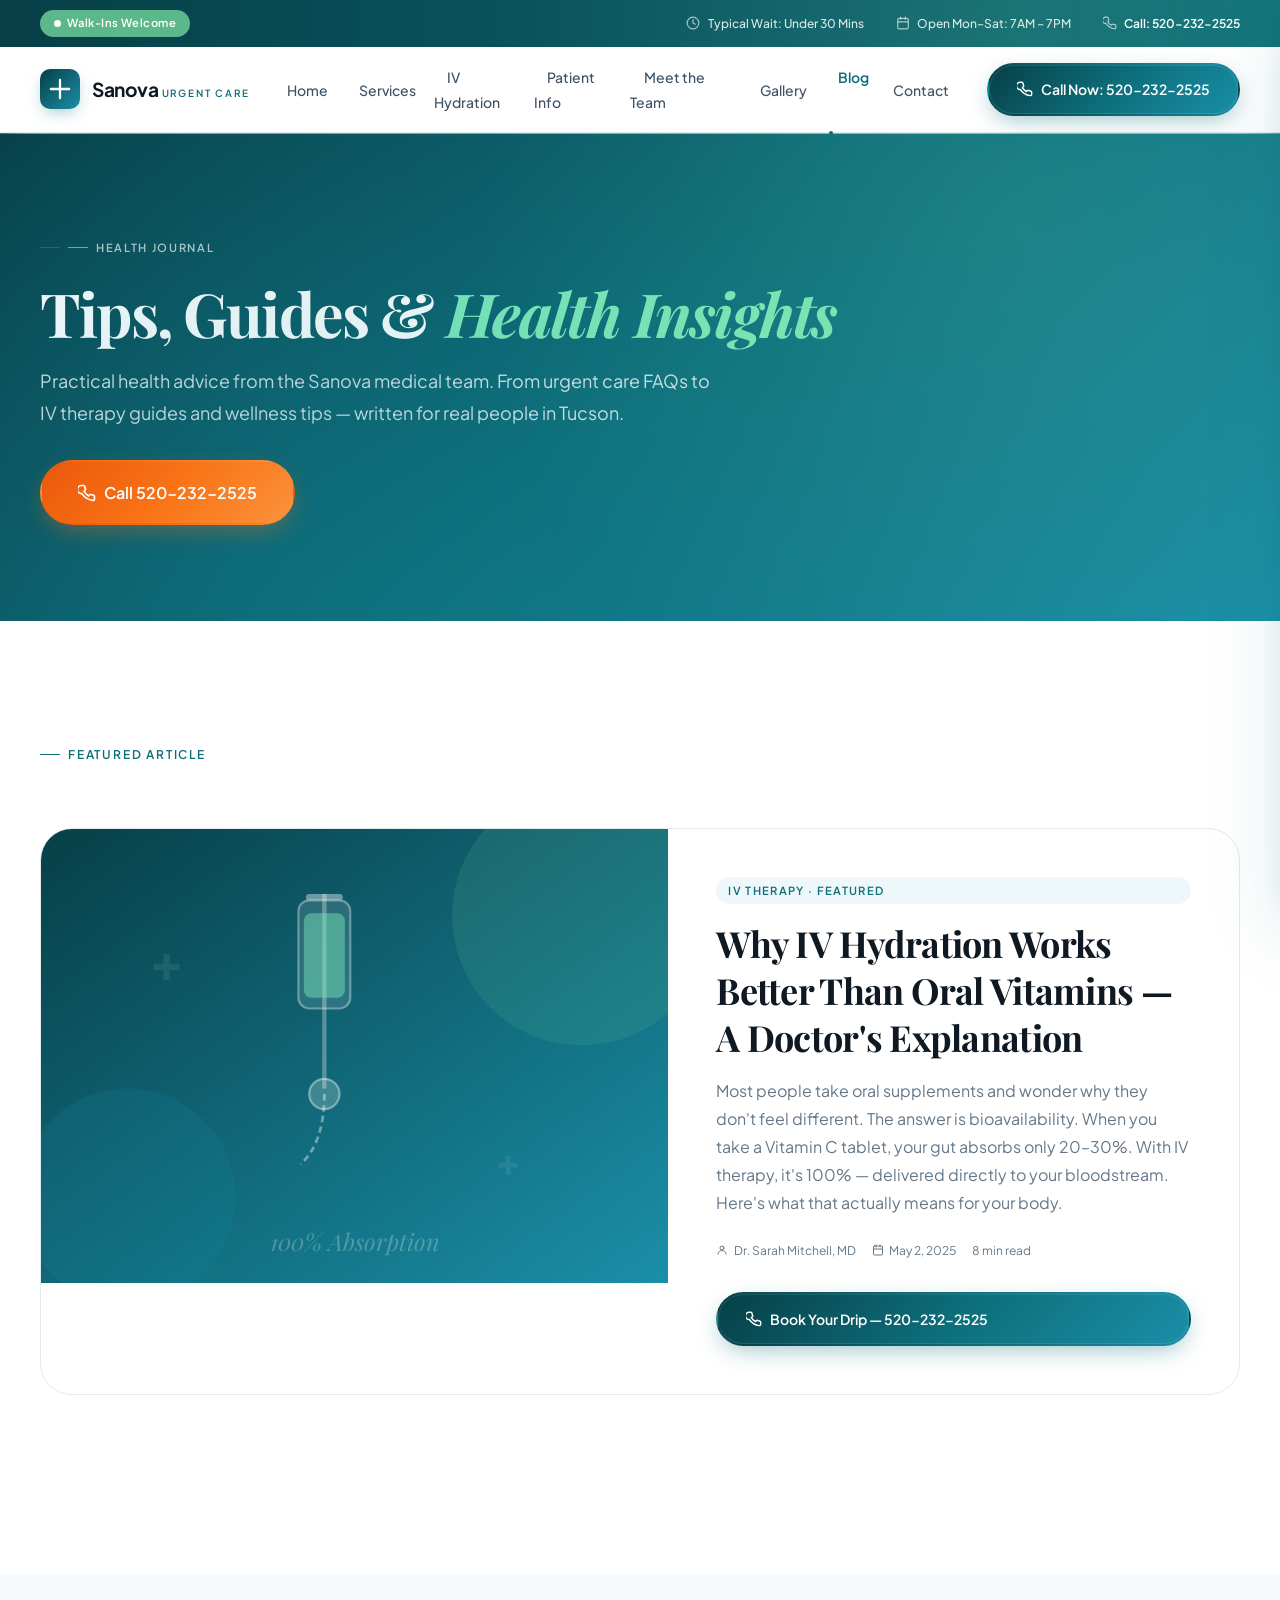
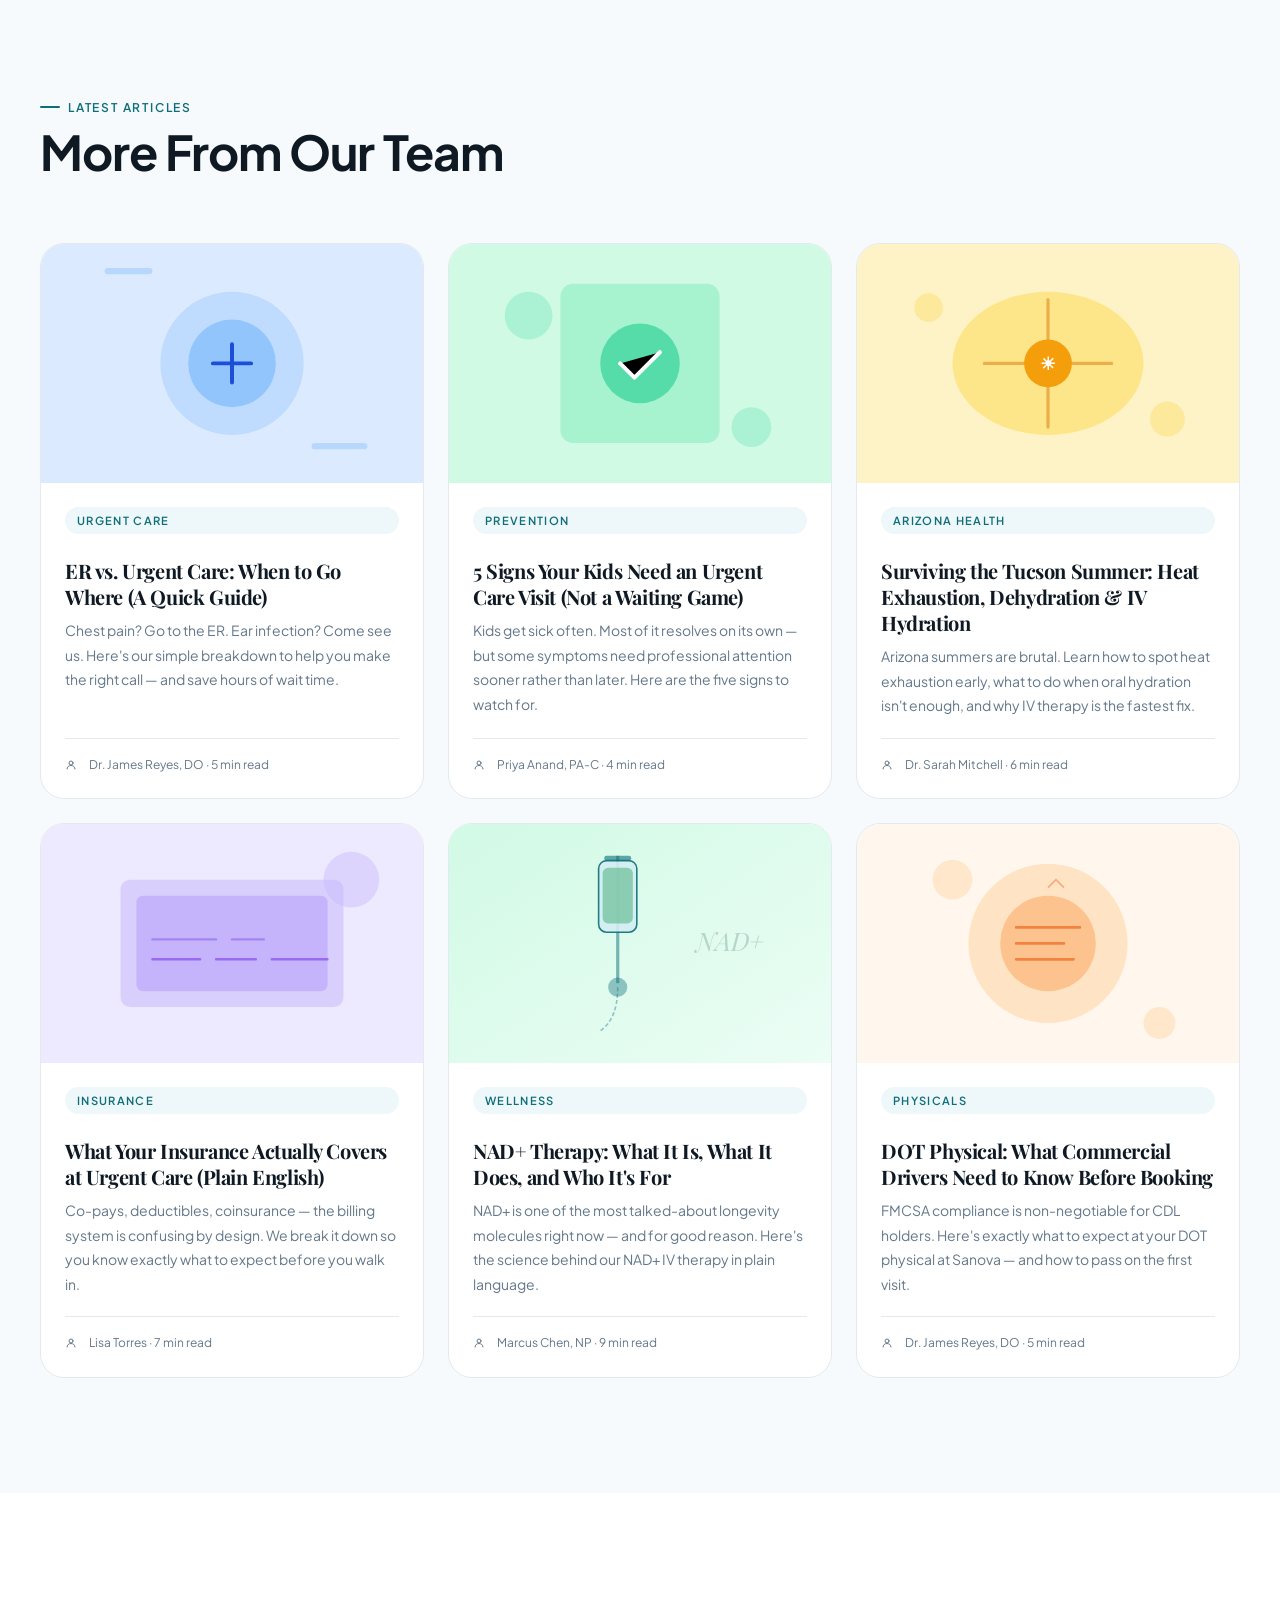
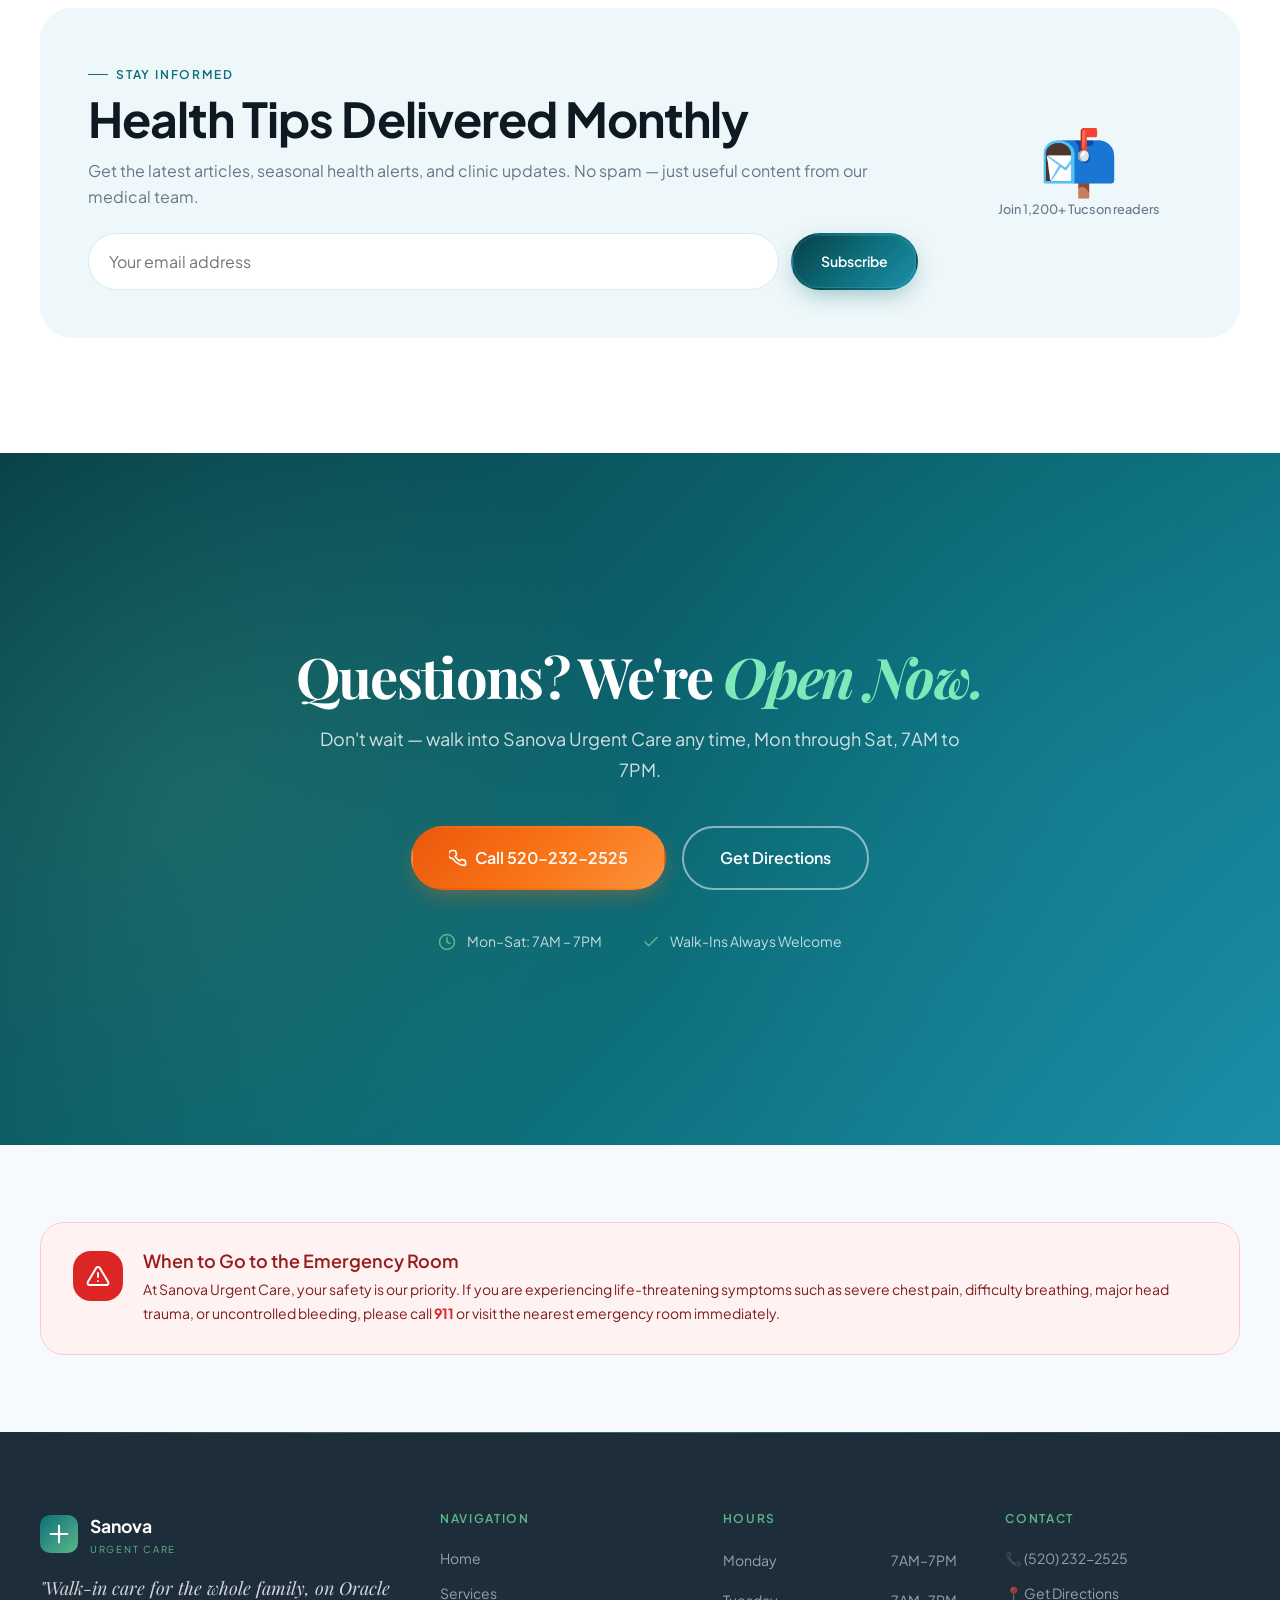
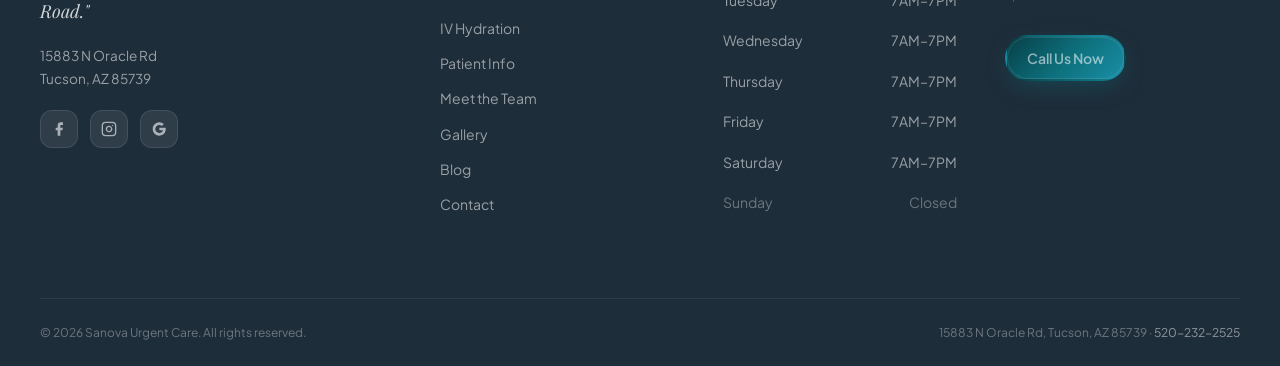
==== blog.html @ 7bacf66d "added sanova final file" ====
<!DOCTYPE html>
<html lang="en">
<head>
<meta charset="UTF-8"/>
<meta name="viewport" content="width=device-width,initial-scale=1.0"/>
<title>Blog & Health Tips | Sanova Urgent Care Tucson</title>
<meta name="description" content="Health tips, urgent care guides, IV therapy insights, and wellness advice from the Sanova medical team in Tucson, AZ."/>
<link rel="preconnect" href="https://fonts.googleapis.com"/>
<link rel="preconnect" href="https://fonts.gstatic.com" crossorigin/>
<link rel="stylesheet" href="css/style.css"/>
</head>
<body data-page="blog">
<div data-inc="partials/header.html"></div>
<main>

<!-- PAGE HERO -->
<section class="page-hero">
  <div class="container">
    <div class="page-hero-grid">
      <div>
        <span class="label" style="color:rgba(255,255,255,.7);margin-bottom:1rem;display:inline-flex;align-items:center;gap:.5rem;font-size:.7rem;font-weight:600;letter-spacing:.15em;text-transform:uppercase;">
          <span style="width:20px;height:1.5px;background:rgba(255,255,255,.5);border-radius:2px;display:inline-block;"></span>Health Journal
        </span>
        <h1 class="page-hero-title">Tips, Guides &amp; <em>Health Insights</em></h1>
        <p class="page-hero-desc">Practical health advice from the Sanova medical team. From urgent care FAQs to IV therapy guides and wellness tips — written for real people in Tucson.</p>
        <div style="display:flex;gap:1rem;flex-wrap:wrap;margin-top:2rem;">
          <a href="tel:5202322525" class="btn btn-accent btn-lg">
            <svg viewBox="0 0 24 24" fill="none" stroke="currentColor" stroke-width="2.2" stroke-linecap="round" style="width:18px;height:18px;"><path d="M22 16.92v3a2 2 0 01-2.18 2 19.79 19.79 0 01-8.63-3.07 19.5 19.5 0 01-6-6A2 2 0 014.11 2h3a2 2 0 012 1.72c.13.96.37 1.9.72 2.81a2 2 0 01-.45 2.11L8.09 9.91a16 16 0 006 6l1.27-1.27a2 2 0 012.11-.45c.91.35 1.85.59 2.81.72A2 2 0 0122 16.92z"/></svg>
            Call 520-232-2525
          </a>
        </div>
      </div>
    </div>
  </div>
</section>

<!-- FEATURED POST -->
<section class="section" aria-labelledby="featTitle">
  <div class="container">
    <div class="section-head reveal">
      <span class="label">Featured Article</span>
    </div>
    <div class="blog-hero-card reveal">
      <!-- Illustrated art -->
      <svg viewBox="0 0 580 420" xmlns="http://www.w3.org/2000/svg" preserveAspectRatio="xMidYMid slice" class="blog-hero-art">
        <defs>
          <linearGradient id="bhg1" x1="0%" y1="0%" x2="100%" y2="100%">
            <stop offset="0%" stop-color="#073f47"/>
            <stop offset="100%" stop-color="#1a8fa8"/>
          </linearGradient>
        </defs>
        <rect width="580" height="420" fill="url(#bhg1)"/>
        <circle cx="500" cy="80" r="120" fill="rgba(92,184,138,.15)"/>
        <circle cx="80" cy="340" r="100" fill="rgba(26,143,168,.15)"/>
        <!-- IV drip illustration -->
        <rect x="260" y="60" width="4" height="180" fill="rgba(255,255,255,.3)"/>
        <rect x="245" y="60" width="34" height="6" rx="3" fill="rgba(255,255,255,.4)"/>
        <rect x="238" y="66" width="48" height="100" rx="10" fill="rgba(255,255,255,.12)" stroke="rgba(255,255,255,.35)" stroke-width="2"/>
        <rect x="243" y="78" width="38" height="78" rx="7" fill="rgba(125,232,184,.45)"/>
        <circle cx="262" cy="245" r="14" fill="rgba(255,255,255,.2)" stroke="rgba(255,255,255,.4)" stroke-width="2"/>
        <path d="M262 245 Q262 290 240 310" stroke="rgba(255,255,255,.4)" stroke-width="2.5" fill="none" stroke-dasharray="6 4"/>
        <!-- decorative crosses -->
        <text x="100" y="140" font-size="48" fill="rgba(255,255,255,.08)" font-weight="900">+</text>
        <text x="420" y="320" font-size="36" fill="rgba(255,255,255,.08)" font-weight="900">+</text>
        <text x="290" y="390" text-anchor="middle" font-family="Playfair Display,serif" font-style="italic" font-size="22" fill="rgba(255,255,255,.25)">100% Absorption</text>
      </svg>
      <div class="blog-hero-body">
        <span class="blog-tag">IV Therapy · Featured</span>
        <h2 class="blog-title" id="featTitle"><a href="#">Why IV Hydration Works Better Than Oral Vitamins — A Doctor's Explanation</a></h2>
        <p class="blog-excerpt">Most people take oral supplements and wonder why they don't feel different. The answer is bioavailability. When you take a Vitamin C tablet, your gut absorbs only 20–30%. With IV therapy, it's 100% — delivered directly to your bloodstream. Here's what that actually means for your body.</p>
        <div class="blog-meta">
          <span>
            <svg viewBox="0 0 24 24" fill="none" stroke="currentColor" stroke-width="2" stroke-linecap="round"><circle cx="12" cy="8" r="4"/><path d="M4 20c0-4 3.6-7 8-7s8 3 8 7"/></svg>
            Dr. Sarah Mitchell, MD
          </span>
          <span>
            <svg viewBox="0 0 24 24" fill="none" stroke="currentColor" stroke-width="2" stroke-linecap="round"><rect x="3" y="4" width="18" height="18" rx="2"/><line x1="16" y1="2" x2="16" y2="6"/><line x1="8" y1="2" x2="8" y2="6"/><line x1="3" y1="10" x2="21" y2="10"/></svg>
            May 2, 2025
          </span>
          <span>8 min read</span>
        </div>
        <a href="tel:5202322525" class="btn btn-primary" style="margin-top:2rem;">
          <svg viewBox="0 0 24 24" fill="none" stroke="currentColor" stroke-width="2.2" stroke-linecap="round" style="width:16px;height:16px;"><path d="M22 16.92v3a2 2 0 01-2.18 2 19.79 19.79 0 01-8.63-3.07 19.5 19.5 0 01-6-6A2 2 0 014.11 2h3a2 2 0 012 1.72c.13.96.37 1.9.72 2.81a2 2 0 01-.45 2.11L8.09 9.91a16 16 0 006 6l1.27-1.27a2 2 0 012.11-.45c.91.35 1.85.59 2.81.72A2 2 0 0122 16.92z"/></svg>
          Book Your Drip — 520-232-2525
        </a>
      </div>
    </div>
  </div>
</section>

<!-- ARTICLE GRID -->
<section class="section bg-bg" aria-labelledby="articlesTitle">
  <div class="container">
    <div class="section-head reveal">
      <span class="label">Latest Articles</span>
      <h2 id="articlesTitle" class="h2" style="margin-top:.6rem;">More From Our Team</h2>
    </div>
    <div class="grid-3">

      <!-- Article 1 -->
      <article class="blog-card reveal">
        <svg viewBox="0 0 480 320" xmlns="http://www.w3.org/2000/svg" preserveAspectRatio="xMidYMid slice" class="blog-card-art">
          <rect width="480" height="320" fill="#dbeafe"/>
          <circle cx="240" cy="160" r="90" fill="#bfdbfe"/>
          <circle cx="240" cy="160" r="55" fill="#93c5fd"/>
          <path d="M216 160h48M240 136v48" stroke="#1d4ed8" stroke-width="5" stroke-linecap="round"/>
          <rect x="80" y="40" width="60" height="8" rx="4" fill="#93c5fd" opacity=".5"/>
          <rect x="340" y="260" width="70" height="8" rx="4" fill="#93c5fd" opacity=".5"/>
        </svg>
        <div class="blog-card-body">
          <span class="blog-tag">Urgent Care</span>
          <h3 class="blog-card-title"><a href="#">ER vs. Urgent Care: When to Go Where (A Quick Guide)</a></h3>
          <p class="blog-card-excerpt">Chest pain? Go to the ER. Ear infection? Come see us. Here's our simple breakdown to help you make the right call — and save hours of wait time.</p>
          <div class="blog-card-meta">
            <svg viewBox="0 0 24 24" fill="none" stroke="currentColor" stroke-width="2" stroke-linecap="round"><circle cx="12" cy="8" r="4"/><path d="M4 20c0-4 3.6-7 8-7s8 3 8 7"/></svg>
            Dr. James Reyes, DO · 5 min read
          </div>
        </div>
      </article>

      <!-- Article 2 -->
      <article class="blog-card reveal reveal-d1">
        <svg viewBox="0 0 480 320" xmlns="http://www.w3.org/2000/svg" preserveAspectRatio="xMidYMid slice" class="blog-card-art">
          <rect width="480" height="320" fill="#d1fae5"/>
          <rect x="140" y="60" width="200" height="200" rx="16" fill="#a7f3d0"/>
          <circle cx="240" cy="160" r="50" fill="#34d399" opacity=".7"/>
          <path d="M215 160l18 18 32-32" stroke="#fff" stroke-width="5" stroke-linecap="round" stroke-linejoin="round"/>
          <circle cx="100" cy="100" r="30" fill="#6ee7b7" opacity=".4"/>
          <circle cx="380" cy="240" r="25" fill="#6ee7b7" opacity=".4"/>
        </svg>
        <div class="blog-card-body">
          <span class="blog-tag">Prevention</span>
          <h3 class="blog-card-title"><a href="#">5 Signs Your Kids Need an Urgent Care Visit (Not a Waiting Game)</a></h3>
          <p class="blog-card-excerpt">Kids get sick often. Most of it resolves on its own — but some symptoms need professional attention sooner rather than later. Here are the five signs to watch for.</p>
          <div class="blog-card-meta">
            <svg viewBox="0 0 24 24" fill="none" stroke="currentColor" stroke-width="2" stroke-linecap="round"><circle cx="12" cy="8" r="4"/><path d="M4 20c0-4 3.6-7 8-7s8 3 8 7"/></svg>
            Priya Anand, PA-C · 4 min read
          </div>
        </div>
      </article>

      <!-- Article 3 -->
      <article class="blog-card reveal reveal-d2">
        <svg viewBox="0 0 480 320" xmlns="http://www.w3.org/2000/svg" preserveAspectRatio="xMidYMid slice" class="blog-card-art">
          <rect width="480" height="320" fill="#fef3c7"/>
          <ellipse cx="240" cy="160" rx="120" ry="90" fill="#fde68a"/>
          <path d="M240 80v160M160 160h160" stroke="#d97706" stroke-width="4" stroke-linecap="round" opacity=".5"/>
          <circle cx="240" cy="160" r="30" fill="#f59e0b"/>
          <text x="240" y="168" text-anchor="middle" font-family="serif" font-size="22" font-weight="700" fill="#fff">☀</text>
          <circle cx="90" cy="90" r="18" fill="#fde68a" opacity=".7"/>
          <circle cx="390" cy="230" r="22" fill="#fde68a" opacity=".7"/>
        </svg>
        <div class="blog-card-body">
          <span class="blog-tag">Arizona Health</span>
          <h3 class="blog-card-title"><a href="#">Surviving the Tucson Summer: Heat Exhaustion, Dehydration &amp; IV Hydration</a></h3>
          <p class="blog-card-excerpt">Arizona summers are brutal. Learn how to spot heat exhaustion early, what to do when oral hydration isn't enough, and why IV therapy is the fastest fix.</p>
          <div class="blog-card-meta">
            <svg viewBox="0 0 24 24" fill="none" stroke="currentColor" stroke-width="2" stroke-linecap="round"><circle cx="12" cy="8" r="4"/><path d="M4 20c0-4 3.6-7 8-7s8 3 8 7"/></svg>
            Dr. Sarah Mitchell · 6 min read
          </div>
        </div>
      </article>

      <!-- Article 4 -->
      <article class="blog-card reveal">
        <svg viewBox="0 0 480 320" xmlns="http://www.w3.org/2000/svg" preserveAspectRatio="xMidYMid slice" class="blog-card-art">
          <rect width="480" height="320" fill="#ede9fe"/>
          <rect x="100" y="80" width="280" height="160" rx="12" fill="#c4b5fd" opacity=".5"/>
          <rect x="120" y="100" width="240" height="120" rx="8" fill="#a78bfa" opacity=".4"/>
          <path d="M140 180h60M220 180h50M290 180h70" stroke="#7c3aed" stroke-width="3" stroke-linecap="round" opacity=".6"/>
          <path d="M140 155h80M240 155h40" stroke="#7c3aed" stroke-width="3" stroke-linecap="round" opacity=".4"/>
          <circle cx="390" cy="80" r="35" fill="#c4b5fd" opacity=".4"/>
        </svg>
        <div class="blog-card-body">
          <span class="blog-tag">Insurance</span>
          <h3 class="blog-card-title"><a href="#">What Your Insurance Actually Covers at Urgent Care (Plain English)</a></h3>
          <p class="blog-card-excerpt">Co-pays, deductibles, coinsurance — the billing system is confusing by design. We break it down so you know exactly what to expect before you walk in.</p>
          <div class="blog-card-meta">
            <svg viewBox="0 0 24 24" fill="none" stroke="currentColor" stroke-width="2" stroke-linecap="round"><circle cx="12" cy="8" r="4"/><path d="M4 20c0-4 3.6-7 8-7s8 3 8 7"/></svg>
            Lisa Torres · 7 min read
          </div>
        </div>
      </article>

      <!-- Article 5 -->
      <article class="blog-card reveal reveal-d1">
        <svg viewBox="0 0 480 320" xmlns="http://www.w3.org/2000/svg" preserveAspectRatio="xMidYMid slice" class="blog-card-art">
          <rect width="480" height="320" fill="#ecfdf5"/>
          <rect x="0" y="0" width="480" height="320" fill="url(#ivgr)"/>
          <defs><linearGradient id="ivgr" x1="0%" y1="0%" x2="100%" y2="100%"><stop offset="0%" stop-color="#d1fae5"/><stop offset="100%" stop-color="#ecfdf5"/></linearGradient></defs>
          <rect x="210" y="50" width="4" height="160" fill="#0d6e7a" opacity=".5"/>
          <rect x="195" y="50" width="34" height="6" rx="3" fill="#0d6e7a" opacity=".6"/>
          <rect x="188" y="56" width="48" height="90" rx="10" fill="#d4eef2" stroke="#0d6e7a" stroke-width="2" opacity=".9"/>
          <rect x="193" y="65" width="38" height="70" rx="7" fill="#5cb88a" opacity=".6"/>
          <circle cx="212" cy="215" r="12" fill="#0d6e7a" opacity=".4"/>
          <path d="M212 215 Q212 255 190 270" stroke="#0d6e7a" stroke-width="2" fill="none" opacity=".4" stroke-dasharray="5 3"/>
          <text x="310" y="170" font-family="Playfair Display,serif" font-style="italic" font-size="32" fill="#073f47" opacity=".2">NAD+</text>
        </svg>
        <div class="blog-card-body">
          <span class="blog-tag">Wellness</span>
          <h3 class="blog-card-title"><a href="#">NAD+ Therapy: What It Is, What It Does, and Who It's For</a></h3>
          <p class="blog-card-excerpt">NAD+ is one of the most talked-about longevity molecules right now — and for good reason. Here's the science behind our NAD+ IV therapy in plain language.</p>
          <div class="blog-card-meta">
            <svg viewBox="0 0 24 24" fill="none" stroke="currentColor" stroke-width="2" stroke-linecap="round"><circle cx="12" cy="8" r="4"/><path d="M4 20c0-4 3.6-7 8-7s8 3 8 7"/></svg>
            Marcus Chen, NP · 9 min read
          </div>
        </div>
      </article>

      <!-- Article 6 -->
      <article class="blog-card reveal reveal-d2">
        <svg viewBox="0 0 480 320" xmlns="http://www.w3.org/2000/svg" preserveAspectRatio="xMidYMid slice" class="blog-card-art">
          <rect width="480" height="320" fill="#fff7ed"/>
          <circle cx="240" cy="160" r="100" fill="#fed7aa" opacity=".6"/>
          <circle cx="240" cy="160" r="60" fill="#fb923c" opacity=".4"/>
          <path d="M200 140h80M200 160h60M200 180h72" stroke="#ea580c" stroke-width="3.5" stroke-linecap="round" opacity=".6"/>
          <circle cx="120" cy="80" r="25" fill="#fed7aa" opacity=".5"/>
          <circle cx="380" cy="260" r="20" fill="#fed7aa" opacity=".5"/>
          <path d="M240 90 L250 80 L260 90" stroke="#ea580c" stroke-width="2" opacity=".4" fill="none"/>
        </svg>
        <div class="blog-card-body">
          <span class="blog-tag">Physicals</span>
          <h3 class="blog-card-title"><a href="#">DOT Physical: What Commercial Drivers Need to Know Before Booking</a></h3>
          <p class="blog-card-excerpt">FMCSA compliance is non-negotiable for CDL holders. Here's exactly what to expect at your DOT physical at Sanova — and how to pass on the first visit.</p>
          <div class="blog-card-meta">
            <svg viewBox="0 0 24 24" fill="none" stroke="currentColor" stroke-width="2" stroke-linecap="round"><circle cx="12" cy="8" r="4"/><path d="M4 20c0-4 3.6-7 8-7s8 3 8 7"/></svg>
            Dr. James Reyes, DO · 5 min read
          </div>
        </div>
      </article>

    </div>
  </div>
</section>

<!-- NEWSLETTER -->
<section class="section" aria-labelledby="nlTitle">
  <div class="container">
    <div class="newsletter-wrap reveal">
      <div style="display:grid;grid-template-columns:1fr auto;gap:3rem;align-items:center;flex-wrap:wrap;">
        <div>
          <span class="label">Stay Informed</span>
          <h2 id="nlTitle" class="h2" style="margin-top:.6rem;">Health Tips Delivered Monthly</h2>
          <p style="margin-top:.75rem;color:var(--c-muted);">Get the latest articles, seasonal health alerts, and clinic updates. No spam — just useful content from our medical team.</p>
          <form class="newsletter-form" aria-label="Newsletter signup">
            <input type="email" placeholder="Your email address" required aria-label="Email address"/>
            <button type="submit" class="btn btn-primary">Subscribe</button>
          </form>
        </div>
        <div style="text-align:center;padding:2rem;">
          <div style="font-family:var(--ff-serif);font-size:4rem;color:var(--c-teal);line-height:1;">📬</div>
          <div style="font-size:.8rem;color:var(--c-muted);margin-top:.5rem;font-weight:500;">Join 1,200+ Tucson readers</div>
        </div>
      </div>
    </div>
  </div>
</section>

<!-- CTA -->
<section class="section cta-section">
  <div class="container cta-inner section-sm" style="padding-block:clamp(3rem,6vw,5rem);">
    <h2 class="cta-title reveal">Questions? We're <em>Open Now.</em></h2>
    <p class="cta-sub reveal">Don't wait — walk into Sanova Urgent Care any time, Mon through Sat, 7AM to 7PM.</p>
    <div class="cta-btns reveal">
      <a href="tel:5202322525" class="btn btn-accent btn-lg">
        <svg viewBox="0 0 24 24" fill="none" stroke="currentColor" stroke-width="2.2" stroke-linecap="round" style="width:18px;height:18px;"><path d="M22 16.92v3a2 2 0 01-2.18 2 19.79 19.79 0 01-8.63-3.07 19.5 19.5 0 01-6-6A2 2 0 014.11 2h3a2 2 0 012 1.72c.13.96.37 1.9.72 2.81a2 2 0 01-.45 2.11L8.09 9.91a16 16 0 006 6l1.27-1.27a2 2 0 012.11-.45c.91.35 1.85.59 2.81.72A2 2 0 0122 16.92z"/></svg>
        Call 520-232-2525
      </a>
      <a href="contact.html" class="btn btn-outline-white btn-lg">Get Directions</a>
    </div>
    <div class="cta-info reveal">
      <span class="cta-info-item">
        <svg viewBox="0 0 24 24" fill="none" stroke="currentColor" stroke-width="2" stroke-linecap="round"><circle cx="12" cy="12" r="10"/><polyline points="12 6 12 12 16 14"/></svg>
        Mon–Sat: 7AM – 7PM
      </span>
      <span class="cta-info-item">
        <svg viewBox="0 0 24 24" fill="none" stroke="currentColor" stroke-width="2" stroke-linecap="round"><polyline points="20 6 9 17 4 12"/></svg>
        Walk-Ins Always Welcome
      </span>
    </div>
  </div>
</section>

</main>
<div data-inc="partials/footer.html"></div>
<script src="js/main.js"></script>
</body>
</html>
---- css/style.css ----
/* =========================================================
   SANOVA URGENT CARE — Design System
   Single source of truth. Clean, modern, premium.
   ========================================================= */

/* ---------- Google Fonts ---------- */
@import url('https://fonts.googleapis.com/css2?family=Plus+Jakarta+Sans:ital,wght@0,300;0,400;0,500;0,600;0,700;0,800;1,400;1,500&family=Playfair+Display:ital,wght@0,500;0,600;0,700;1,500;1,600&display=swap');

/* ---------- Tokens ---------- */
:root {
  --c-teal:       #0d6e7a;
  --c-teal-dark:  #073f47;
  --c-teal-mid:   #1a8fa8;
  --c-teal-light: #d4eef2;
  --c-teal-pale:  #eef7f9;
  --c-green:      #5cb88a;
  --c-green-pale: #e8f7ef;
  --c-orange:     #f97316;
  --c-amber:      #f59e0b;
  --c-red-soft:   #fef2f2;
  --c-red:        #dc2626;

  --c-ink:        #0f1923;
  --c-ink-2:      #1e2d3a;
  --c-ink-3:      #3d5165;
  --c-muted:      #64788a;
  --c-border:     #e2eaee;
  --c-bg:         #f7fafc;
  --c-white:      #ffffff;

  --ff-sans:    'Plus Jakarta Sans', system-ui, sans-serif;
  --ff-serif:   'Playfair Display', Georgia, serif;

  --fw-normal:  400;
  --fw-medium:  500;
  --fw-semi:    600;
  --fw-bold:    700;
  --fw-xbold:   800;

  --fs-xs:   0.75rem;
  --fs-sm:   0.875rem;
  --fs-base: 1rem;
  --fs-lg:   1.125rem;
  --fs-xl:   1.25rem;
  --fs-2xl:  1.5rem;
  --fs-3xl:  1.875rem;
  --fs-4xl:  2.25rem;
  --fs-5xl:  3rem;
  --fs-6xl:  3.75rem;
  --fs-7xl:  clamp(2.8rem, 6vw, 5.5rem);

  --lh-tight:  1.1;
  --lh-snug:   1.3;
  --lh-normal: 1.6;
  --lh-loose:  1.75;

  --ls-tight: -0.03em;
  --ls-snug:  -0.02em;
  --ls-wide:  0.08em;
  --ls-wider: 0.15em;

  --r-sm:   6px;
  --r-md:   12px;
  --r-lg:   18px;
  --r-xl:   24px;
  --r-2xl:  32px;
  --r-full: 9999px;

  --sh-xs: 0 1px 3px rgba(0,0,0,.06), 0 1px 2px rgba(0,0,0,.04);
  --sh-sm: 0 4px 6px rgba(0,0,0,.05), 0 2px 4px rgba(0,0,0,.04);
  --sh-md: 0 10px 25px rgba(13,110,122,.08), 0 4px 10px rgba(0,0,0,.04);
  --sh-lg: 0 20px 50px rgba(13,110,122,.10), 0 8px 20px rgba(0,0,0,.05);
  --sh-xl: 0 32px 72px rgba(13,110,122,.14), 0 12px 28px rgba(0,0,0,.06);

  --ease:       cubic-bezier(.25,.46,.45,.94);
  --ease-out:   cubic-bezier(.16,1,.3,1);
  --ease-spring:cubic-bezier(.34,1.56,.64,1);
  --dur-fast:   180ms;
  --dur-med:    320ms;
  --dur-slow:   600ms;

  --max-w: 1280px;
  --px: clamp(1.25rem, 4vw, 2.5rem);
}

/* ---------- Reset ---------- */
*, *::before, *::after { box-sizing: border-box; margin: 0; padding: 0; }
html { scroll-behavior: smooth; scroll-padding-top: 90px; }
body {
  font-family: var(--ff-sans);
  font-size: var(--fs-base);
  line-height: var(--lh-normal);
  color: var(--c-ink-3);
  background: var(--c-white);
  -webkit-font-smoothing: antialiased;
  overflow-x: hidden;
}
img, svg, video { display: block; max-width: 100%; }
button { font: inherit; background: none; border: none; cursor: pointer; }
a { color: inherit; text-decoration: none; }
input, textarea, select { font: inherit; }
ul, ol { list-style: none; }
h1,h2,h3,h4,h5,h6 { color: var(--c-ink); line-height: var(--lh-tight); }
p { line-height: var(--lh-normal); }
::selection { background: var(--c-teal); color: #fff; }

/* ---------- Scrollbar ---------- */
::-webkit-scrollbar { width: 8px; }
::-webkit-scrollbar-track { background: var(--c-bg); }
::-webkit-scrollbar-thumb { background: var(--c-teal-mid); border-radius: 4px; border: 2px solid var(--c-bg); }
::-webkit-scrollbar-thumb:hover { background: var(--c-teal); }

/* ---------- Focus ---------- */
*:focus-visible { outline: 2px solid var(--c-teal-mid); outline-offset: 3px; border-radius: 4px; }

/* ---------- Layout ---------- */
.container { width: 100%; max-width: var(--max-w); margin-inline: auto; padding-inline: var(--px); }

/* ---------- Typography ---------- */
.t-serif { font-family: var(--ff-serif); }
.label {
  font-size: var(--fs-xs);
  font-weight: var(--fw-semi);
  letter-spacing: var(--ls-wider);
  text-transform: uppercase;
  color: var(--c-teal);
  display: inline-flex;
  align-items: center;
  gap: .5rem;
}
.label::before { content: ''; width: 20px; height: 1.5px; background: var(--c-teal); border-radius: 2px; }

/* ---------- Buttons ---------- */
.btn {
  display: inline-flex;
  align-items: center;
  gap: .5rem;
  padding: .85rem 1.75rem;
  font-family: var(--ff-sans);
  font-size: var(--fs-sm);
  font-weight: var(--fw-semi);
  border-radius: var(--r-full);
  border: 2px solid transparent;
  cursor: pointer;
  white-space: nowrap;
  transition: all var(--dur-med) var(--ease-out);
  user-select: none;
  position: relative;
  overflow: hidden;
}
.btn::after {
  content: '';
  position: absolute;
  inset: 0;
  background: rgba(255,255,255,0.12);
  opacity: 0;
  transition: opacity var(--dur-fast);
}
.btn:hover::after { opacity: 1; }
.btn:hover { transform: translateY(-2px); }
.btn:active { transform: translateY(0); }
.btn svg { width: 16px; height: 16px; flex-shrink: 0; }

.btn-primary {
  background: linear-gradient(135deg, var(--c-teal-dark), var(--c-teal), var(--c-teal-mid));
  color: #fff;
  box-shadow: 0 8px 24px -6px rgba(13,110,122,.45), 0 0 0 1px rgba(255,255,255,.1) inset;
}
.btn-primary:hover { box-shadow: 0 14px 32px -6px rgba(13,110,122,.55), 0 0 0 1px rgba(255,255,255,.12) inset; }

.btn-accent {
  background: linear-gradient(135deg, #ea580c, var(--c-orange), #fb923c);
  color: #fff;
  box-shadow: 0 8px 24px -6px rgba(249,115,22,.45);
}
.btn-accent:hover { box-shadow: 0 14px 32px -6px rgba(249,115,22,.55); }

.btn-outline {
  background: transparent;
  color: var(--c-teal);
  border-color: var(--c-teal);
}
.btn-outline:hover { background: var(--c-teal); color: #fff; }

.btn-outline-white {
  background: transparent;
  color: #fff;
  border-color: rgba(255,255,255,.5);
}
.btn-outline-white:hover { background: #fff; color: var(--c-teal-dark); border-color: #fff; }

.btn-white {
  background: #fff;
  color: var(--c-teal-dark);
  box-shadow: var(--sh-md);
}
.btn-white:hover { background: var(--c-teal-pale); box-shadow: var(--sh-lg); }

.btn-lg { padding: 1.1rem 2.25rem; font-size: var(--fs-base); }
.btn-sm { padding: .6rem 1.25rem; font-size: var(--fs-xs); }

/* ---------- Reveal animation ---------- */
html.js-on .reveal {
  opacity: 0;
  transform: translateY(32px);
  transition: opacity 800ms var(--ease-out), transform 800ms var(--ease-out);
}
html.js-on .reveal.visible { opacity: 1; transform: none; }
.reveal-d1.visible { transition-delay: 100ms; }
.reveal-d2.visible { transition-delay: 200ms; }
.reveal-d3.visible { transition-delay: 300ms; }
.reveal-d4.visible { transition-delay: 400ms; }
@media (prefers-reduced-motion: reduce) {
  html.js-on .reveal { opacity: 1; transform: none; transition: none; }
}

/* ---------- Section Spacing ---------- */
.section { padding-block: clamp(5rem, 9vw, 8rem); }
.section-sm { padding-block: clamp(3rem, 6vw, 5rem); }
.section-head { max-width: 700px; margin-bottom: clamp(3rem, 5vw, 4.5rem); }
.section-head .h2 { margin-top: .75rem; }
.section-head p { margin-top: 1rem; max-width: 580px; color: var(--c-muted); font-size: var(--fs-lg); }
.section-head-center { text-align: center; margin-inline: auto; }
.section-head-center p { margin-inline: auto; }

/* ---------- Typography helpers ---------- */
.h1 { font-size: var(--fs-7xl); font-weight: var(--fw-bold); letter-spacing: var(--ls-tight); line-height: var(--lh-tight); }
.h2 { font-size: clamp(2rem, 4vw, 3rem); font-weight: var(--fw-bold); letter-spacing: var(--ls-snug); }
.h3 { font-size: var(--fs-2xl); font-weight: var(--fw-bold); letter-spacing: var(--ls-snug); }
.h4 { font-size: var(--fs-xl); font-weight: var(--fw-semi); }
.text-gradient {
  background: linear-gradient(135deg, var(--c-teal-dark), var(--c-teal-mid), var(--c-green));
  -webkit-background-clip: text; background-clip: text;
  -webkit-text-fill-color: transparent;
}
.text-muted { color: var(--c-muted); }
.text-white { color: #fff; }

/* ---------- Card base ---------- */
.card {
  background: #fff;
  border: 1px solid var(--c-border);
  border-radius: var(--r-xl);
  padding: 2rem;
  transition: transform var(--dur-med) var(--ease-out), box-shadow var(--dur-med) var(--ease-out), border-color var(--dur-med);
}
.card:hover { transform: translateY(-6px); box-shadow: var(--sh-lg); border-color: var(--c-teal-light); }

/* ---------- Grid helpers ---------- */
.grid-2 { display: grid; grid-template-columns: repeat(2, 1fr); gap: 1.5rem; }
.grid-3 { display: grid; grid-template-columns: repeat(3, 1fr); gap: 1.5rem; }
.grid-4 { display: grid; grid-template-columns: repeat(4, 1fr); gap: 1.25rem; }
@media (max-width: 1024px) { .grid-4 { grid-template-columns: repeat(2, 1fr); } }
@media (max-width: 768px) {
  .grid-2, .grid-3, .grid-4 { grid-template-columns: 1fr; }
}

/* ---------- Utilities ---------- */
.bg-white { background: #fff; }
.bg-pale { background: var(--c-teal-pale); }
.bg-bg { background: var(--c-bg); }
.bg-dark { background: var(--c-ink-2); }
.bg-teal { background: linear-gradient(135deg, var(--c-teal-dark) 0%, var(--c-teal) 60%, var(--c-teal-mid) 100%); }

/* =========================================================
   UTILITY BAR
   ========================================================= */
.util-bar {
  background: linear-gradient(90deg, var(--c-teal-dark), var(--c-teal));
  color: rgba(255,255,255,.85);
  font-size: var(--fs-xs);
  font-weight: var(--fw-medium);
  padding: .6rem 0;
  position: relative;
  overflow: hidden;
}
.util-bar::before {
  content: '';
  position: absolute;
  inset: 0;
  background: radial-gradient(circle at 80% 50%, rgba(95,184,138,.18), transparent 50%);
}
.util-bar-inner {
  display: flex;
  align-items: center;
  justify-content: space-between;
  gap: 1rem;
  position: relative;
}
.util-badge {
  display: inline-flex;
  align-items: center;
  gap: .4rem;
  background: var(--c-green);
  color: #fff;
  font-weight: var(--fw-semi);
  padding: .3rem .85rem;
  border-radius: var(--r-full);
  font-size: .7rem;
  letter-spacing: .04em;
}
.util-dot { width: 7px; height: 7px; background: #fff; border-radius: 50%; animation: pulse 2s ease-in-out infinite; }
.util-list { display: flex; align-items: center; gap: 2rem; }
.util-list li { display: flex; align-items: center; gap: .45rem; }
.util-list svg { width: 14px; height: 14px; opacity: .75; }
.util-phone a { color: #fff; font-weight: var(--fw-semi); }

/* =========================================================
   HEADER
   ========================================================= */
.site-header {
  position: sticky;
  top: 0;
  z-index: 100;
  background: rgba(255,255,255,.92);
  backdrop-filter: blur(20px) saturate(180%);
  -webkit-backdrop-filter: blur(20px) saturate(180%);
  border-bottom: 1px solid var(--c-border);
  transition: box-shadow var(--dur-med);
}
.site-header.scrolled { box-shadow: var(--sh-md); }
.header-inner {
  display: flex;
  align-items: center;
  justify-content: space-between;
  gap: 1.5rem;
  padding-block: 1rem;
}

/* Logo */
.logo { display: flex; align-items: center; gap: .75rem; flex-shrink: 0; }
.logo-mark {
  width: 40px; height: 40px;
  background: linear-gradient(135deg, var(--c-teal-dark), var(--c-teal-mid));
  border-radius: 10px;
  display: grid; place-items: center;
  box-shadow: 0 6px 16px -4px rgba(13,110,122,.4);
  transition: transform var(--dur-med) var(--ease-spring);
}
.logo:hover .logo-mark { transform: rotate(-8deg) scale(1.05); }
.logo-mark svg { width: 22px; height: 22px; color: #fff; }
.logo-img { height: 44px; width: auto; object-fit: contain; }
.logo-text { line-height: 1; }
.logo-name { font-size: 1.2rem; font-weight: var(--fw-bold); color: var(--c-ink); letter-spacing: var(--ls-snug); }
.logo-sub { font-size: .62rem; font-weight: var(--fw-semi); letter-spacing: .18em; text-transform: uppercase; color: var(--c-teal); margin-top: 2px; }

/* Nav */
.nav-list { display: flex; align-items: center; gap: .25rem; }
.nav-link {
  font-size: var(--fs-sm);
  font-weight: var(--fw-medium);
  color: var(--c-ink-3);
  padding: .5rem .85rem;
  border-radius: var(--r-md);
  transition: all var(--dur-fast);
  position: relative;
}
.nav-link:hover { color: var(--c-teal); background: var(--c-teal-pale); }
.nav-link.active { color: var(--c-teal); font-weight: var(--fw-semi); }
.nav-link.active::after {
  content: '';
  position: absolute;
  bottom: -1rem;
  left: 50%;
  transform: translateX(-50%);
  width: 4px; height: 4px;
  background: var(--c-teal);
  border-radius: 50%;
}

/* Burger */
.burger { display: none; width: 40px; height: 40px; flex-direction: column; justify-content: center; align-items: center; gap: 5px; border-radius: var(--r-md); transition: background var(--dur-fast); }
.burger:hover { background: var(--c-teal-pale); }
.burger span { display: block; width: 22px; height: 2px; background: var(--c-ink); border-radius: 2px; transition: all var(--dur-med) var(--ease-out); }
.burger.open span:nth-child(1) { transform: translateY(7px) rotate(45deg); }
.burger.open span:nth-child(2) { opacity: 0; transform: scaleX(0); }
.burger.open span:nth-child(3) { transform: translateY(-7px) rotate(-45deg); }

/* Drawer */
.drawer {
  position: fixed; inset: 0; z-index: 200;
  display: flex;
  pointer-events: none;
}
.drawer.open { pointer-events: auto; }
.drawer-overlay {
  position: absolute; inset: 0;
  background: rgba(7,63,71,.45);
  backdrop-filter: blur(4px);
  opacity: 0; transition: opacity var(--dur-med);
}
.drawer.open .drawer-overlay { opacity: 1; }
.drawer-panel {
  position: relative; margin-left: auto;
  width: min(320px, 90vw);
  height: 100%;
  background: #fff;
  box-shadow: var(--sh-xl);
  transform: translateX(100%);
  transition: transform var(--dur-med) var(--ease-out);
  display: flex; flex-direction: column;
  overflow-y: auto;
}
.drawer.open .drawer-panel { transform: translateX(0); }
.drawer-head {
  display: flex; align-items: center; justify-content: space-between;
  padding: 1.25rem 1.5rem;
  border-bottom: 1px solid var(--c-border);
}
.drawer-close { width: 36px; height: 36px; display: grid; place-items: center; border-radius: 50%; background: var(--c-bg); color: var(--c-ink-3); transition: background var(--dur-fast); }
.drawer-close:hover { background: var(--c-teal-light); color: var(--c-teal); }
.drawer-nav { padding: 1rem; flex: 1; }
.drawer-link { display: block; padding: .85rem 1rem; border-radius: var(--r-md); font-weight: var(--fw-medium); color: var(--c-ink-3); transition: all var(--dur-fast); }
.drawer-link:hover { color: var(--c-teal); background: var(--c-teal-pale); }
.drawer-link.active { color: var(--c-teal); background: var(--c-teal-pale); font-weight: var(--fw-semi); }
.drawer-foot { padding: 1.25rem 1.5rem; border-top: 1px solid var(--c-border); display: grid; gap: .75rem; }

/* =========================================================
   HERO
   ========================================================= */
.hero {
  position: relative;
  min-height: clamp(560px, 80vh, 820px);
  display: flex; align-items: center;
  overflow: hidden;
  isolation: isolate;
}
.hero-bg {
  position: absolute; inset: 0; z-index: -1;
}
.hero-img {
  position: absolute; inset: 0;
  background: url('../assets/bg.webp') center/cover no-repeat;
  filter: saturate(1.1);
  transform: scale(1.05);
  animation: heroKen 20s ease-out infinite alternate;
}
@keyframes heroKen { to { transform: scale(1.12); } }
.hero-overlay {
  position: absolute; inset: 0;
  background: linear-gradient(160deg,
    rgba(7,63,71,.88) 0%,
    rgba(10,74,82,.80) 40%,
    rgba(13,110,122,.68) 100%);
}
.hero-overlay::after {
  content: '';
  position: absolute; inset: 0;
  background: radial-gradient(ellipse at 30% 60%, rgba(95,184,138,.15), transparent 55%);
}
.hero-inner {
  position: relative;
  padding-block: clamp(4rem, 9vw, 6rem);
  width: 100%;
}
.hero-badge {
  display: inline-flex; align-items: center; gap: .55rem;
  background: rgba(255,255,255,.1);
  backdrop-filter: blur(10px);
  border: 1px solid rgba(255,255,255,.2);
  color: #fff;
  font-size: var(--fs-xs);
  font-weight: var(--fw-semi);
  letter-spacing: .06em;
  padding: .45rem 1rem;
  border-radius: var(--r-full);
  margin-bottom: 1.75rem;
}
.live-dot { width: 8px; height: 8px; background: var(--c-green); border-radius: 50%; box-shadow: 0 0 0 3px rgba(92,184,138,.3); animation: pulse 2s ease-in-out infinite; }
.hero-title {
  font-family: var(--ff-serif);
  font-size: var(--fs-7xl);
  font-weight: var(--fw-bold);
  line-height: var(--lh-tight);
  letter-spacing: var(--ls-tight);
  color: #fff;
  margin-bottom: 1.5rem;
  max-width: 14ch;
  text-shadow: 0 2px 20px rgba(0,0,0,.2);
}
.hero-title em { font-style: italic; color: #7de8b8; }
.hero-lede {
  font-size: var(--fs-lg);
  color: rgba(255,255,255,.88);
  line-height: var(--lh-loose);
  max-width: 54ch;
  margin-bottom: 2.5rem;
}
.hero-ctas { display: flex; flex-wrap: wrap; gap: .85rem; margin-bottom: 4rem; }
.hero-stats {
  display: grid;
  grid-template-columns: repeat(4, auto);
  justify-content: start;
  gap: 0;
  border-top: 1px solid rgba(255,255,255,.18);
  padding-top: 2rem;
  max-width: 600px;
}
.hero-stat { padding: .75rem 2.5rem .75rem 0; position: relative; }
.hero-stat + .hero-stat::before {
  content: '';
  position: absolute; left: -1px; top: 20%; bottom: 20%;
  width: 1px; background: rgba(255,255,255,.2);
  margin-right: 2.5rem;
}
.hero-stat strong {
  display: block;
  font-family: var(--ff-serif);
  font-size: 2.2rem;
  font-weight: var(--fw-bold);
  color: #fff;
  line-height: 1;
  letter-spacing: var(--ls-tight);
}
.hero-stat span { font-size: var(--fs-xs); color: rgba(255,255,255,.65); letter-spacing: .08em; text-transform: uppercase; margin-top: .3rem; display: block; }

/* Page hero (shorter, for inner pages) */
.page-hero {
  background: linear-gradient(135deg, var(--c-teal-dark), var(--c-teal), var(--c-teal-mid));
  position: relative; overflow: hidden;
  padding-block: clamp(4rem, 8vw, 6rem);
  isolation: isolate;
}
.page-hero::before {
  content: '';
  position: absolute; inset: 0;
  background:
    radial-gradient(circle at 80% 20%, rgba(92,184,138,.18), transparent 50%),
    radial-gradient(circle at 20% 80%, rgba(26,143,168,.2), transparent 50%);
  pointer-events: none;
}
.page-hero-grid { display: grid; grid-template-columns: 1fr auto; align-items: center; gap: 2rem; }
.page-hero-title { font-family: var(--ff-serif); font-size: clamp(2.4rem,5vw,3.8rem); font-weight: var(--fw-bold); color: #fff; line-height: var(--lh-snug); letter-spacing: var(--ls-tight); }
.page-hero-title em { font-style: italic; color: #7de8b8; }
.page-hero-desc { color: rgba(255,255,255,.82); font-size: var(--fs-lg); line-height: var(--lh-loose); margin-top: .85rem; max-width: 52ch; }
.page-hero-cta { flex-shrink: 0; }

/* =========================================================
   TRUST BAR
   ========================================================= */
.trust-bar { background: #fff; border-bottom: 1px solid var(--c-border); }
.trust-bar-inner { display: grid; grid-template-columns: repeat(4, 1fr); }
.trust-item {
  display: flex; align-items: center; gap: 1rem;
  padding: 1.5rem;
  border-right: 1px solid var(--c-border);
  transition: background var(--dur-fast);
}
.trust-item:last-child { border-right: 0; }
.trust-item:hover { background: var(--c-teal-pale); }
.trust-icon {
  width: 48px; height: 48px; flex-shrink: 0;
  border-radius: var(--r-lg);
  display: grid; place-items: center;
}
.trust-icon svg { width: 22px; height: 22px; }
.ti-teal { background: var(--c-teal-pale); color: var(--c-teal); }
.ti-green { background: var(--c-green-pale); color: #2d8a60; }
.ti-amber { background: #fef9e7; color: #b45309; }
.ti-blue { background: #eff6ff; color: #1d4ed8; }
.trust-label { display: block; font-size: var(--fs-xs); color: var(--c-muted); letter-spacing: .04em; text-transform: uppercase; }
.trust-val { display: block; font-size: var(--fs-base); font-weight: var(--fw-semi); color: var(--c-ink); margin-top: 2px; }

/* =========================================================
   SERVICE CARDS
   ========================================================= */
.service-card {
  background: #fff;
  border: 1px solid var(--c-border);
  border-radius: var(--r-2xl);
  padding: 2.25rem 2rem;
  position: relative;
  overflow: hidden;
  transition: all var(--dur-med) var(--ease-out);
}
.service-card::before {
  content: '';
  position: absolute; top: 0; left: 0; right: 0;
  height: 3px;
  background: linear-gradient(90deg, var(--c-teal), var(--c-teal-mid), var(--c-green));
  transform: scaleX(0); transform-origin: left;
  transition: transform var(--dur-slow) var(--ease-out);
}
.service-card:hover { transform: translateY(-8px); box-shadow: var(--sh-xl); border-color: transparent; }
.service-card:hover::before { transform: scaleX(1); }
.service-icon {
  width: 60px; height: 60px;
  border-radius: var(--r-lg);
  display: grid; place-items: center;
  margin-bottom: 1.5rem;
  position: relative;
  transition: transform var(--dur-med) var(--ease-spring);
}
.service-card:hover .service-icon { transform: scale(1.08) rotate(-4deg); }
.si-1 { background: linear-gradient(135deg,#dbeafe,#eff6ff); color: #1d4ed8; }
.si-2 { background: linear-gradient(135deg,#dcfce7,#f0fdf4); color: #15803d; }
.si-3 { background: linear-gradient(135deg,var(--c-teal-light),var(--c-teal-pale)); color: var(--c-teal); }
.si-4 { background: linear-gradient(135deg,#fef9c3,#fefce8); color: #a16207; }
.service-icon svg { width: 28px; height: 28px; }
.service-name { font-size: var(--fs-xl); font-weight: var(--fw-bold); color: var(--c-ink); margin-bottom: .6rem; letter-spacing: var(--ls-snug); }
.service-desc { font-size: var(--fs-sm); color: var(--c-muted); line-height: var(--lh-loose); margin-bottom: 1.5rem; }
.service-list { display: grid; gap: .5rem; }
.service-list li { display: flex; align-items: flex-start; gap: .65rem; font-size: var(--fs-sm); color: var(--c-ink-3); }
.service-list li::before {
  content: '';
  width: 18px; height: 18px; flex-shrink: 0; margin-top: 1px;
  background: var(--c-teal-pale); color: var(--c-teal);
  border-radius: 50%;
  background-image: url("data:image/svg+xml,%3Csvg viewBox='0 0 12 12' fill='none' xmlns='http://www.w3.org/2000/svg'%3E%3Cpath d='M2.5 6L5 8.5 9.5 4' stroke='%230d6e7a' stroke-width='1.5' stroke-linecap='round' stroke-linejoin='round'/%3E%3C/svg%3E");
  background-repeat: no-repeat; background-position: center; background-size: 11px;
}

/* =========================================================
   REVIEW CARDS
   ========================================================= */
.review-card {
  background: #fff;
  border: 1px solid var(--c-border);
  border-radius: var(--r-2xl);
  padding: 2rem;
  position: relative;
  overflow: hidden;
  transition: all var(--dur-med) var(--ease-out);
}
.review-card:hover { transform: translateY(-6px); box-shadow: var(--sh-lg); border-color: var(--c-teal-light); }
.review-quote {
  position: absolute; top: 1.25rem; right: 1.5rem;
  font-family: var(--ff-serif); font-size: 4.5rem; line-height: 1;
  color: var(--c-teal-light); font-style: italic; pointer-events: none;
}
.review-stars { display: flex; gap: .2rem; margin-bottom: 1rem; }
.review-stars svg { width: 16px; height: 16px; fill: var(--c-amber); color: var(--c-amber); }
.review-text { font-size: var(--fs-base); color: var(--c-ink-3); line-height: var(--lh-loose); font-style: italic; margin-bottom: 1.5rem; }
.review-author { display: flex; align-items: center; gap: .85rem; border-top: 1px solid var(--c-border); padding-top: 1.25rem; }
.review-avatar {
  width: 42px; height: 42px; border-radius: 50%;
  background: linear-gradient(135deg, var(--c-teal), var(--c-teal-mid));
  display: grid; place-items: center; color: #fff;
  font-weight: var(--fw-bold); font-size: var(--fs-base); flex-shrink: 0;
}
.review-name { font-weight: var(--fw-semi); color: var(--c-ink); font-size: var(--fs-sm); }
.review-meta { font-size: var(--fs-xs); color: var(--c-muted); margin-top: 2px; }

/* =========================================================
   INSURANCE GRID
   ========================================================= */
.ins-card {
  background: #fff;
  border: 1px solid var(--c-border);
  border-radius: var(--r-lg);
  padding: 1.25rem 1.5rem;
  text-align: center;
  font-size: var(--fs-sm);
  font-weight: var(--fw-semi);
  color: var(--c-ink-3);
  transition: all var(--dur-fast);
}
.ins-card:hover { border-color: var(--c-teal); color: var(--c-teal); transform: translateY(-2px); box-shadow: var(--sh-sm); }
.ins-card-more { background: linear-gradient(135deg, var(--c-teal-pale), var(--c-green-pale)); border-color: transparent; color: var(--c-teal); font-style: italic; }

/* =========================================================
   PRICING TABLE
   ========================================================= */
.pricing-table { background: #fff; border: 1px solid var(--c-border); border-radius: var(--r-xl); overflow: hidden; box-shadow: var(--sh-md); }
.pricing-head { background: linear-gradient(135deg, var(--c-teal-dark), var(--c-teal)); display: grid; grid-template-columns: 1fr 160px; padding: 1.25rem 2rem; }
.pricing-head span { font-size: var(--fs-xs); font-weight: var(--fw-semi); letter-spacing: .12em; text-transform: uppercase; color: rgba(255,255,255,.7); }
.pricing-row { display: grid; grid-template-columns: 1fr 160px; align-items: center; padding: 1.4rem 2rem; border-top: 1px solid var(--c-border); transition: background var(--dur-fast); }
.pricing-row:hover { background: var(--c-teal-pale); }
.pricing-name { font-weight: var(--fw-semi); color: var(--c-ink); }
.pricing-sub { font-size: var(--fs-xs); color: var(--c-muted); margin-top: 2px; }
.pricing-price { font-family: var(--ff-serif); font-size: var(--fs-2xl); font-weight: var(--fw-bold); color: var(--c-teal); letter-spacing: var(--ls-tight); }
@media (max-width: 600px) {
  .pricing-row, .pricing-head { grid-template-columns: 1fr; gap: .5rem; }
  .pricing-price { font-size: var(--fs-xl); }
}

/* =========================================================
   DRIP CARDS (IV)
   ========================================================= */
.drip-card {
  border-radius: var(--r-2xl);
  overflow: hidden;
  border: 1px solid var(--c-border);
  background: #fff;
  transition: all var(--dur-med) var(--ease-out);
  position: relative;
}
.drip-card:hover { transform: translateY(-8px); box-shadow: var(--sh-xl); border-color: transparent; }
.drip-top { height: 150px; display: grid; place-items: center; position: relative; overflow: hidden; }
.drip-top::before { content: ''; position: absolute; inset: 0; background: radial-gradient(circle at 30% 30%, rgba(255,255,255,.25), transparent 60%); }
.drip-icon {
  width: 68px; height: 68px; border-radius: 50%;
  background: rgba(255,255,255,.95);
  display: grid; place-items: center;
  box-shadow: 0 12px 32px -6px rgba(0,0,0,.25);
  position: relative; z-index: 1;
  transition: transform var(--dur-med) var(--ease-spring);
}
.drip-card:hover .drip-icon { transform: scale(1.12) rotate(8deg); }
.drip-icon svg { width: 30px; height: 30px; }
.drip-body { padding: 1.75rem; }
.drip-tag { font-size: .68rem; font-weight: var(--fw-semi); letter-spacing: .12em; text-transform: uppercase; color: var(--c-muted); margin-bottom: .5rem; }
.drip-name { font-size: var(--fs-xl); font-weight: var(--fw-bold); color: var(--c-ink); margin-bottom: .5rem; letter-spacing: var(--ls-snug); }
.drip-desc { font-size: var(--fs-sm); color: var(--c-muted); line-height: var(--lh-loose); }
.drip-teal { background: linear-gradient(135deg, var(--c-teal-dark), var(--c-teal-mid)); color: var(--c-teal); }
.drip-amber { background: linear-gradient(135deg, #d97706, #f59e0b); color: #b45309; }
.drip-green { background: linear-gradient(135deg, #065f46, #10b981); color: #065f46; }
.drip-purple { background: linear-gradient(135deg, #4c1d95, #7c3aed); color: #4c1d95; }

/* =========================================================
   TEAM CARD
   ========================================================= */
.team-card { background: #fff; border: 1px solid var(--c-border); border-radius: var(--r-2xl); overflow: hidden; transition: all var(--dur-med) var(--ease-out); }
.team-card:hover { transform: translateY(-6px); box-shadow: var(--sh-lg); border-color: var(--c-teal-light); }
.team-photo {
  aspect-ratio: 3/4;
  background: linear-gradient(135deg, var(--c-teal-pale), var(--c-green-pale));
  display: grid; place-items: center; position: relative; overflow: hidden;
}
.team-photo-placeholder { width: 100%; height: 100%; display: flex; flex-direction: column; align-items: center; justify-content: center; gap: 1rem; color: var(--c-teal); }
.team-photo-placeholder svg { width: 64px; height: 64px; opacity: .5; }
.team-photo-placeholder span { font-size: var(--fs-sm); color: var(--c-muted); }
.team-photo-badge {
  position: absolute; bottom: 1rem; left: 1rem;
  background: var(--c-teal); color: #fff;
  font-size: var(--fs-xs); font-weight: var(--fw-semi); letter-spacing: .04em;
  padding: .35rem .85rem; border-radius: var(--r-full);
}
.team-info { padding: 1.5rem; }
.team-name { font-size: var(--fs-lg); font-weight: var(--fw-bold); color: var(--c-ink); }
.team-role { font-size: var(--fs-sm); color: var(--c-teal); font-weight: var(--fw-medium); margin-top: 2px; }
.team-bio { font-size: var(--fs-sm); color: var(--c-muted); margin-top: .75rem; line-height: var(--lh-loose); }

/* =========================================================
   GALLERY
   ========================================================= */
.gallery-grid { display: grid; grid-template-columns: repeat(12, 1fr); gap: 1rem; }
.gal-item { border-radius: var(--r-xl); overflow: hidden; position: relative; cursor: pointer; }
.gal-item:hover .gal-overlay { opacity: 1; }
.gal-art { display: block; width: 100%; height: 100%; }
.gal-overlay {
  position: absolute; inset: 0;
  background: linear-gradient(180deg, transparent 40%, rgba(7,63,71,.85));
  opacity: 0; transition: opacity var(--dur-med);
  display: flex; align-items: flex-end; padding: 1.5rem;
}
.gal-label { color: #fff; font-size: var(--fs-sm); font-weight: var(--fw-semi); }
.gal-sm { color: rgba(255,255,255,.75); font-size: var(--fs-xs); display: block; margin-top: 2px; }
.g-wide { grid-column: span 7; aspect-ratio: 16/11; }
.g-tall { grid-column: span 5; aspect-ratio: 16/11; }
.g-3 { grid-column: span 4; aspect-ratio: 4/3; }
@media (max-width: 768px) {
  .gallery-grid { grid-template-columns: 1fr 1fr; }
  .g-wide, .g-tall { grid-column: span 2; }
  .g-3 { grid-column: span 1; }
}

/* =========================================================
   BLOG
   ========================================================= */
.blog-hero-card {
  display: grid; grid-template-columns: 1.2fr 1fr; gap: 3rem;
  background: #fff; border: 1px solid var(--c-border); border-radius: var(--r-2xl);
  overflow: hidden; margin-bottom: 4rem;
  transition: box-shadow var(--dur-med);
}
.blog-hero-card:hover { box-shadow: var(--sh-lg); }
.blog-hero-art { min-height: 400px; display: block; }
.blog-hero-body { padding: 3rem 3rem 3rem 0; display: flex; flex-direction: column; justify-content: center; }
.blog-tag { display: inline-block; font-size: .7rem; font-weight: var(--fw-semi); letter-spacing: .12em; text-transform: uppercase; color: var(--c-teal); background: var(--c-teal-pale); padding: .3rem .75rem; border-radius: var(--r-full); margin-bottom: 1rem; }
.blog-title { font-family: var(--ff-serif); font-size: clamp(1.5rem,3vw,2.25rem); font-weight: var(--fw-bold); color: var(--c-ink); letter-spacing: var(--ls-snug); line-height: var(--lh-snug); margin-bottom: 1rem; }
.blog-title a { transition: color var(--dur-fast); }
.blog-title a:hover { color: var(--c-teal); }
.blog-excerpt { font-size: var(--fs-base); color: var(--c-muted); line-height: var(--lh-loose); margin-bottom: 1.5rem; }
.blog-meta { display: flex; align-items: center; gap: 1rem; font-size: var(--fs-xs); color: var(--c-muted); flex-wrap: wrap; }
.blog-meta span { display: flex; align-items: center; gap: .35rem; }
.blog-meta svg { width: 12px; height: 12px; }
.blog-card {
  background: #fff; border: 1px solid var(--c-border); border-radius: var(--r-xl);
  overflow: hidden; display: flex; flex-direction: column;
  transition: all var(--dur-med) var(--ease-out);
}
.blog-card:hover { transform: translateY(-6px); box-shadow: var(--sh-lg); border-color: var(--c-teal-light); }
.blog-card-art { aspect-ratio: 16/10; display: block; }
.blog-card-body { padding: 1.5rem; display: flex; flex-direction: column; flex: 1; }
.blog-card-title { font-family: var(--ff-serif); font-size: var(--fs-xl); font-weight: var(--fw-bold); color: var(--c-ink); line-height: var(--lh-snug); letter-spacing: var(--ls-snug); margin: .5rem 0; }
.blog-card-title a { transition: color var(--dur-fast); }
.blog-card-title a:hover { color: var(--c-teal); }
.blog-card-excerpt { font-size: var(--fs-sm); color: var(--c-muted); line-height: var(--lh-loose); flex: 1; }
.blog-card-meta { display: flex; align-items: center; gap: .75rem; font-size: var(--fs-xs); color: var(--c-muted); margin-top: 1.25rem; padding-top: 1rem; border-top: 1px solid var(--c-border); }
.blog-card-meta svg { width: 12px; height: 12px; }

/* =========================================================
   CONTACT & LOCATION
   ========================================================= */
.location-grid { display: grid; grid-template-columns: 1fr 1.1fr; gap: 3rem; align-items: start; }
.info-card {
  background: #fff; border: 1px solid var(--c-border); border-radius: var(--r-2xl); overflow: hidden;
}
.info-card-head { background: linear-gradient(135deg, var(--c-teal-dark), var(--c-teal)); padding: 2rem; }
.info-card-head h3 { font-family: var(--ff-serif); font-size: var(--fs-2xl); color: #fff; }
.info-card-head p { color: rgba(255,255,255,.75); margin-top: .5rem; font-size: var(--fs-sm); }
.info-card-body { padding: 0; }
.info-row { display: flex; align-items: flex-start; gap: 1rem; padding: 1.5rem; border-bottom: 1px solid var(--c-border); transition: background var(--dur-fast); }
.info-row:last-child { border-bottom: 0; }
.info-row:hover { background: var(--c-teal-pale); }
.info-row-icon { width: 44px; height: 44px; background: var(--c-teal-pale); border-radius: var(--r-lg); display: grid; place-items: center; color: var(--c-teal); flex-shrink: 0; }
.info-row-icon svg { width: 20px; height: 20px; }
.info-label { font-size: var(--fs-xs); font-weight: var(--fw-semi); color: var(--c-muted); text-transform: uppercase; letter-spacing: .08em; }
.info-val { font-size: var(--fs-base); font-weight: var(--fw-semi); color: var(--c-ink); margin-top: 2px; }
.info-val a { color: var(--c-teal); }
.info-val a:hover { text-decoration: underline; }
.info-sub { font-size: var(--fs-xs); color: var(--c-muted); margin-top: 2px; }
.hours-table { display: grid; gap: 0; }
.hours-row { display: flex; justify-content: space-between; align-items: center; padding: .85rem 1.5rem; border-bottom: 1px solid var(--c-border); font-size: var(--fs-sm); }
.hours-row:last-child { border-bottom: 0; }
.hours-row.today { background: var(--c-teal-pale); color: var(--c-teal); font-weight: var(--fw-semi); }
.hours-today-chip { font-size: .65rem; background: var(--c-teal); color: #fff; padding: .15rem .55rem; border-radius: var(--r-full); margin-left: .5rem; }
.hours-closed { color: var(--c-muted); }
.map-card { border-radius: var(--r-2xl); overflow: hidden; border: 1px solid var(--c-border); box-shadow: var(--sh-lg); height: 100%; min-height: 480px; }
.map-card iframe { width: 100%; height: 100%; border: 0; min-height: 480px; }
.community-card {
  background: #fff; border: 1px solid var(--c-border); border-radius: var(--r-xl);
  padding: 2rem; position: relative; overflow: hidden;
  transition: all var(--dur-med) var(--ease-out);
}
.community-card::before { content: ''; position: absolute; top: 0; left: 0; right: 0; height: 3px; background: linear-gradient(90deg, var(--c-teal), var(--c-green)); transform: scaleX(0); transform-origin: left; transition: transform var(--dur-slow) var(--ease-out); }
.community-card:hover { transform: translateY(-6px); box-shadow: var(--sh-lg); border-color: transparent; }
.community-card:hover::before { transform: scaleX(1); }
.community-icon { width: 48px; height: 48px; background: var(--c-teal-pale); border-radius: var(--r-lg); display: grid; place-items: center; color: var(--c-teal); margin-bottom: 1rem; }
.community-icon svg { width: 22px; height: 22px; }
.community-name { font-size: var(--fs-lg); font-weight: var(--fw-bold); color: var(--c-ink); margin-bottom: .5rem; }
.community-desc { font-size: var(--fs-sm); color: var(--c-muted); line-height: var(--lh-loose); }

/* =========================================================
   CONTACT FORM
   ========================================================= */
.form-card { background: #fff; border: 1px solid var(--c-border); border-radius: var(--r-2xl); padding: 2.5rem; }
.form-group { margin-bottom: 1.25rem; }
.form-label { display: block; font-size: var(--fs-sm); font-weight: var(--fw-medium); color: var(--c-ink); margin-bottom: .45rem; }
.form-input, .form-textarea, .form-select {
  width: 100%; padding: .85rem 1.1rem;
  border: 1.5px solid var(--c-border); border-radius: var(--r-md);
  font-family: var(--ff-sans); font-size: var(--fs-base); color: var(--c-ink);
  background: #fff;
  transition: border-color var(--dur-fast), box-shadow var(--dur-fast);
  -webkit-appearance: none;
}
.form-input:focus, .form-textarea:focus, .form-select:focus { outline: none; border-color: var(--c-teal); box-shadow: 0 0 0 3px rgba(13,110,122,.12); }
.form-textarea { resize: vertical; min-height: 130px; }
.form-row { display: grid; grid-template-columns: 1fr 1fr; gap: 1rem; }
@media (max-width: 540px) { .form-row { grid-template-columns: 1fr; } }

/* =========================================================
   CTA SECTION
   ========================================================= */
.cta-section {
  background: linear-gradient(135deg, var(--c-teal-dark) 0%, var(--c-teal) 60%, var(--c-teal-mid) 100%);
  position: relative; overflow: hidden;
}
.cta-section::before {
  content: '';
  position: absolute; inset: 0;
  background:
    radial-gradient(circle at 15% 50%, rgba(92,184,138,.2), transparent 40%),
    radial-gradient(circle at 85% 50%, rgba(26,143,168,.25), transparent 40%);
}
.cta-inner { position: relative; text-align: center; }
.cta-title { font-family: var(--ff-serif); font-size: clamp(2rem,5vw,3.5rem); font-weight: var(--fw-bold); color: #fff; letter-spacing: var(--ls-tight); margin-bottom: 1rem; }
.cta-title em { font-style: italic; color: #7de8b8; }
.cta-sub { color: rgba(255,255,255,.8); font-size: var(--fs-lg); max-width: 52ch; margin: 0 auto 2.5rem; line-height: var(--lh-loose); }
.cta-btns { display: flex; justify-content: center; flex-wrap: wrap; gap: 1rem; }
.cta-info { display: flex; justify-content: center; gap: 2.5rem; flex-wrap: wrap; margin-top: 2.5rem; }
.cta-info-item { display: flex; align-items: center; gap: .65rem; color: rgba(255,255,255,.75); font-size: var(--fs-sm); }
.cta-info-item svg { width: 18px; height: 18px; color: var(--c-green); }

/* =========================================================
   EMERGENCY CARD
   ========================================================= */
.emergency-bar {
  background: var(--c-red-soft); border: 1px solid #fecaca; border-radius: var(--r-xl);
  display: flex; gap: 1.25rem; align-items: flex-start; padding: 1.75rem 2rem;
}
.emergency-icon { width: 50px; height: 50px; background: var(--c-red); border-radius: var(--r-lg); display: grid; place-items: center; color: #fff; flex-shrink: 0; }
.emergency-icon svg { width: 24px; height: 24px; }
.emergency-text h3 { font-size: var(--fs-lg); font-weight: var(--fw-semi); color: #991b1b; margin-bottom: .4rem; }
.emergency-text p { font-size: var(--fs-sm); color: #7f1d1d; line-height: var(--lh-loose); }
.emergency-text strong { color: var(--c-red); font-weight: var(--fw-bold); }

/* =========================================================
   NEWSLETTER
   ========================================================= */
.newsletter-wrap { background: var(--c-teal-pale); border-radius: var(--r-2xl); padding: 3rem; }
.newsletter-form { display: flex; gap: .75rem; margin-top: 1.5rem; }
.newsletter-form input { flex: 1; padding: .9rem 1.25rem; border: 1.5px solid var(--c-teal-light); border-radius: var(--r-full); font-family: var(--ff-sans); font-size: var(--fs-base); background: #fff; }
.newsletter-form input:focus { outline: none; border-color: var(--c-teal); box-shadow: 0 0 0 3px rgba(13,110,122,.12); }
@media (max-width: 540px) { .newsletter-form { flex-direction: column; } }

/* =========================================================
   FOOTER
   ========================================================= */
.site-footer { background: var(--c-ink-2); color: rgba(255,255,255,.65); position: relative; overflow: hidden; }
.site-footer::before {
  content: '';
  position: absolute; top: 0; left: 0; right: 0; height: 1px;
  background: linear-gradient(90deg, transparent, rgba(92,184,138,.5), rgba(26,143,168,.5), transparent);
}
.footer-grid { display: grid; grid-template-columns: 1.5fr 1fr 1fr 1fr; gap: 3rem; padding-block: clamp(3.5rem, 7vw, 5rem); }
.footer-brand { color: rgba(255,255,255,.55); }
.footer-logo { display: flex; align-items: center; gap: .75rem; margin-bottom: 1.25rem; }
.footer-logo-mark { width: 38px; height: 38px; background: linear-gradient(135deg, var(--c-teal), var(--c-green)); border-radius: 10px; display: grid; place-items: center; }
.footer-logo-mark svg { width: 20px; height: 20px; color: #fff; }
.footer-logo-name { font-size: 1.1rem; font-weight: var(--fw-bold); color: #fff; }
.footer-logo-sub { font-size: .6rem; letter-spacing: .18em; text-transform: uppercase; color: var(--c-green); margin-top: 2px; }
.footer-tagline { font-family: var(--ff-serif); font-style: italic; font-size: var(--fs-lg); color: rgba(255,255,255,.8); line-height: var(--lh-snug); margin-bottom: 1.25rem; }
.footer-social { display: flex; gap: .75rem; margin-top: 1.25rem; }
.footer-social-link { width: 38px; height: 38px; border-radius: var(--r-md); background: rgba(255,255,255,.08); border: 1px solid rgba(255,255,255,.1); display: grid; place-items: center; color: rgba(255,255,255,.6); transition: all var(--dur-fast); }
.footer-social-link:hover { background: var(--c-teal); border-color: var(--c-teal); color: #fff; }
.footer-social-link svg { width: 16px; height: 16px; }
.footer-col h4 { font-size: var(--fs-xs); font-weight: var(--fw-semi); letter-spacing: .14em; text-transform: uppercase; color: var(--c-green); margin-bottom: 1.25rem; }
.footer-col ul { display: grid; gap: .6rem; }
.footer-col li a { font-size: var(--fs-sm); color: rgba(255,255,255,.55); transition: color var(--dur-fast); }
.footer-col li a:hover { color: #fff; }
.footer-base { border-top: 1px solid rgba(255,255,255,.07); padding: 1.5rem 0; display: flex; align-items: center; justify-content: space-between; flex-wrap: wrap; gap: 1rem; }
.footer-base p { font-size: var(--fs-xs); color: rgba(255,255,255,.35); }
.footer-base a { color: rgba(255,255,255,.5); transition: color var(--dur-fast); }
.footer-base a:hover { color: #fff; }

/* =========================================================
   FLOATING CALL BUTTON
   ========================================================= */
.float-call {
  position: fixed; bottom: 1.5rem; right: 1.5rem; z-index: 80;
  display: none;
  width: 58px; height: 58px; border-radius: 50%;
  background: linear-gradient(135deg, var(--c-teal-dark), var(--c-teal-mid));
  color: #fff; box-shadow: 0 8px 24px -4px rgba(13,110,122,.55);
  align-items: center; justify-content: center;
  animation: floatBob 3s ease-in-out infinite;
}
.float-call svg { width: 24px; height: 24px; }
.float-call::after { content: ''; position: absolute; inset: -6px; border-radius: 50%; background: rgba(13,110,122,.2); animation: floatRing 3s ease-in-out infinite; }
@keyframes floatBob { 0%,100% { transform: translateY(0); } 50% { transform: translateY(-5px); } }
@keyframes floatRing { 0%,100% { transform: scale(1); opacity: .6; } 50% { transform: scale(1.2); opacity: 0; } }
@keyframes pulse { 0%,100% { box-shadow: 0 0 0 3px rgba(92,184,138,.35); } 50% { box-shadow: 0 0 0 7px rgba(92,184,138,0); } }
@media (max-width: 768px) { .float-call { display: inline-flex; } }

/* =========================================================
   RESPONSIVE — HEADER
   ========================================================= */
@media (max-width: 1100px) {
  .nav-list { display: none; }
  .burger { display: flex; }
}
@media (max-width: 768px) {
  .header-cta-desktop .btn-primary:not(.btn-call-icon) { display: none; }
  .trust-bar-inner { grid-template-columns: repeat(2, 1fr); }
  .trust-item:nth-child(2) { border-right: 0; }
  .trust-item:nth-child(3) { border-top: 1px solid var(--c-border); }
  .page-hero-grid { grid-template-columns: 1fr; }
  .page-hero-cta { display: none; }
  .hero-stats { grid-template-columns: repeat(2, auto); }
  .hero-stat + .hero-stat::before { display: none; }
  .hero-stat:nth-child(2n) { padding-left: 1.5rem; border-left: 1px solid rgba(255,255,255,.2); }
  .location-grid { grid-template-columns: 1fr; }
  .footer-grid { grid-template-columns: 1fr 1fr; }
  .footer-base { flex-direction: column; text-align: center; }
  .blog-hero-card { grid-template-columns: 1fr; }
  .blog-hero-body { padding: 1.75rem; }
  .util-list { display: none; }
}
@media (max-width: 480px) {
  .trust-bar-inner { grid-template-columns: 1fr; }
  .trust-item { border-right: 0; border-bottom: 1px solid var(--c-border); }
  .hero-stats { grid-template-columns: repeat(2, 1fr); row-gap: 1rem; }
  .hero-stat:nth-child(2n) { padding-left: 1.5rem; }
  .hero-stat + .hero-stat::before { display: none; }
  .footer-grid { grid-template-columns: 1fr; }
}
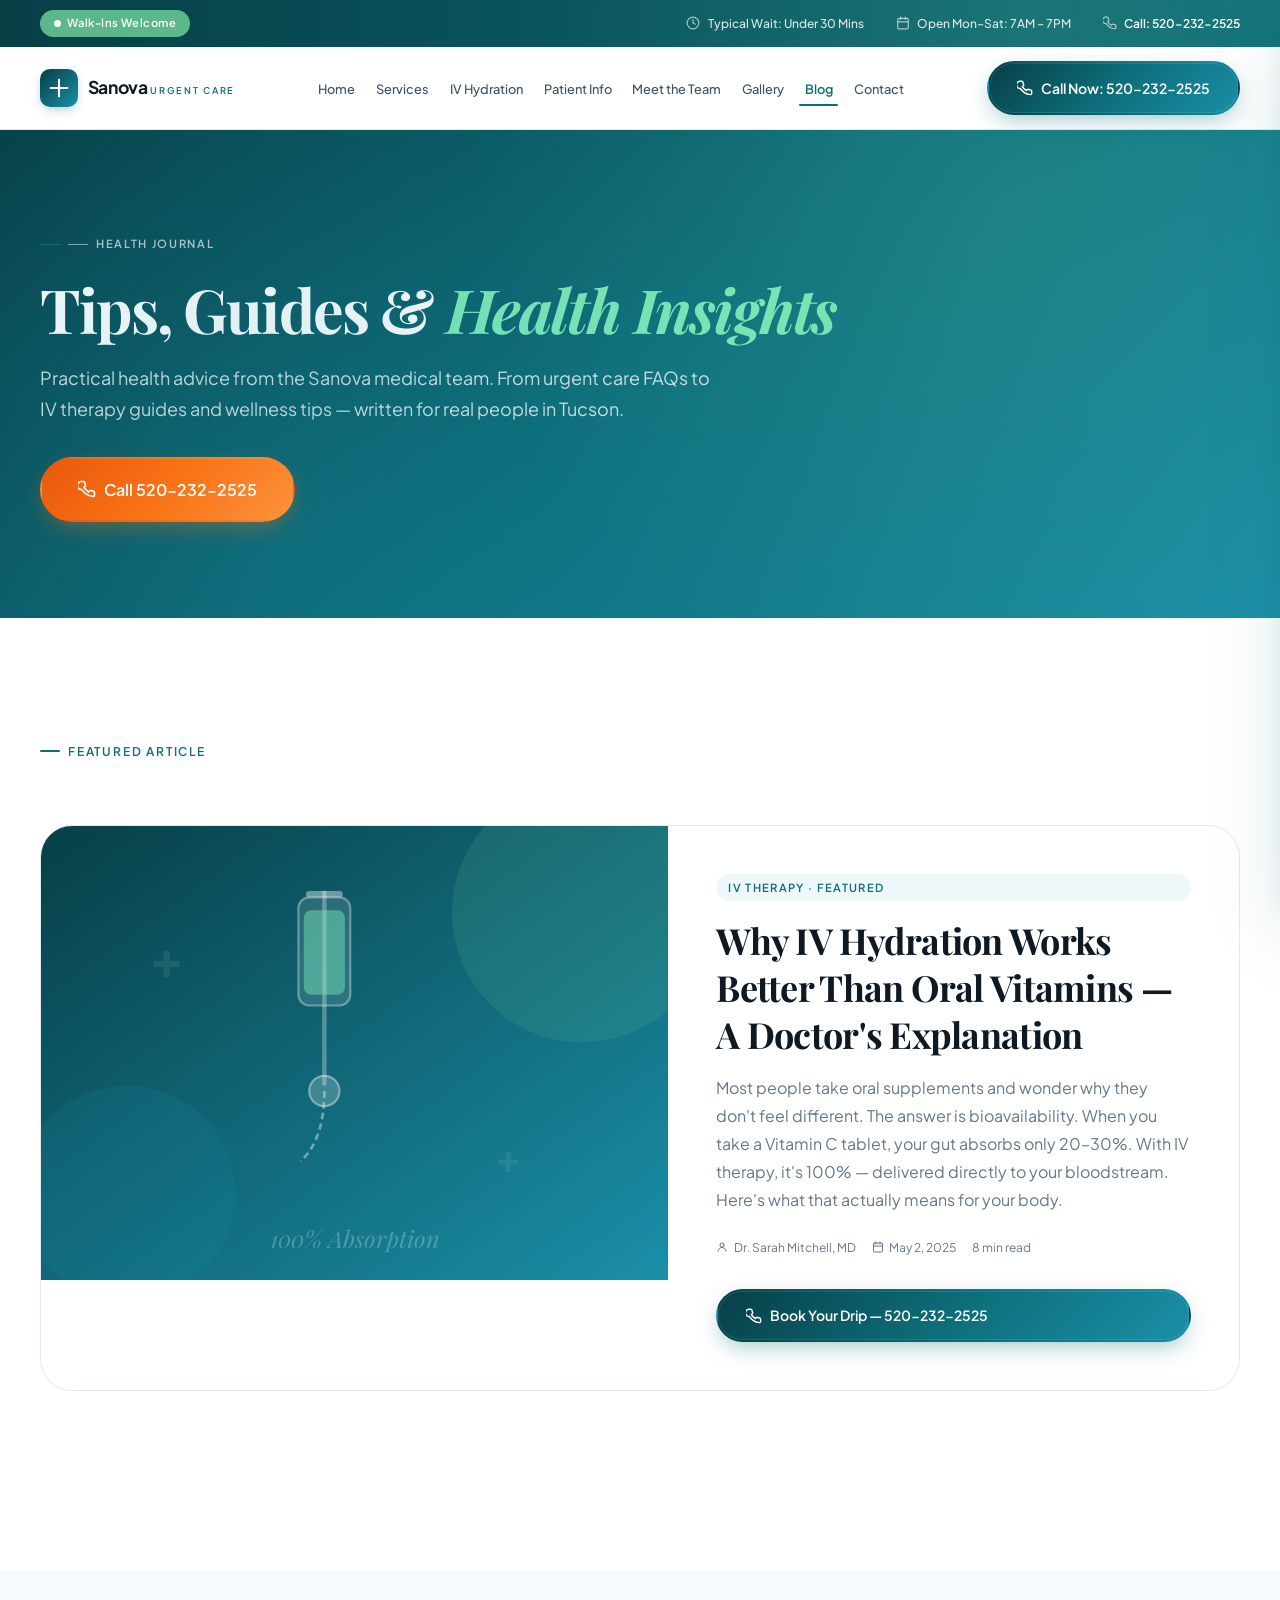
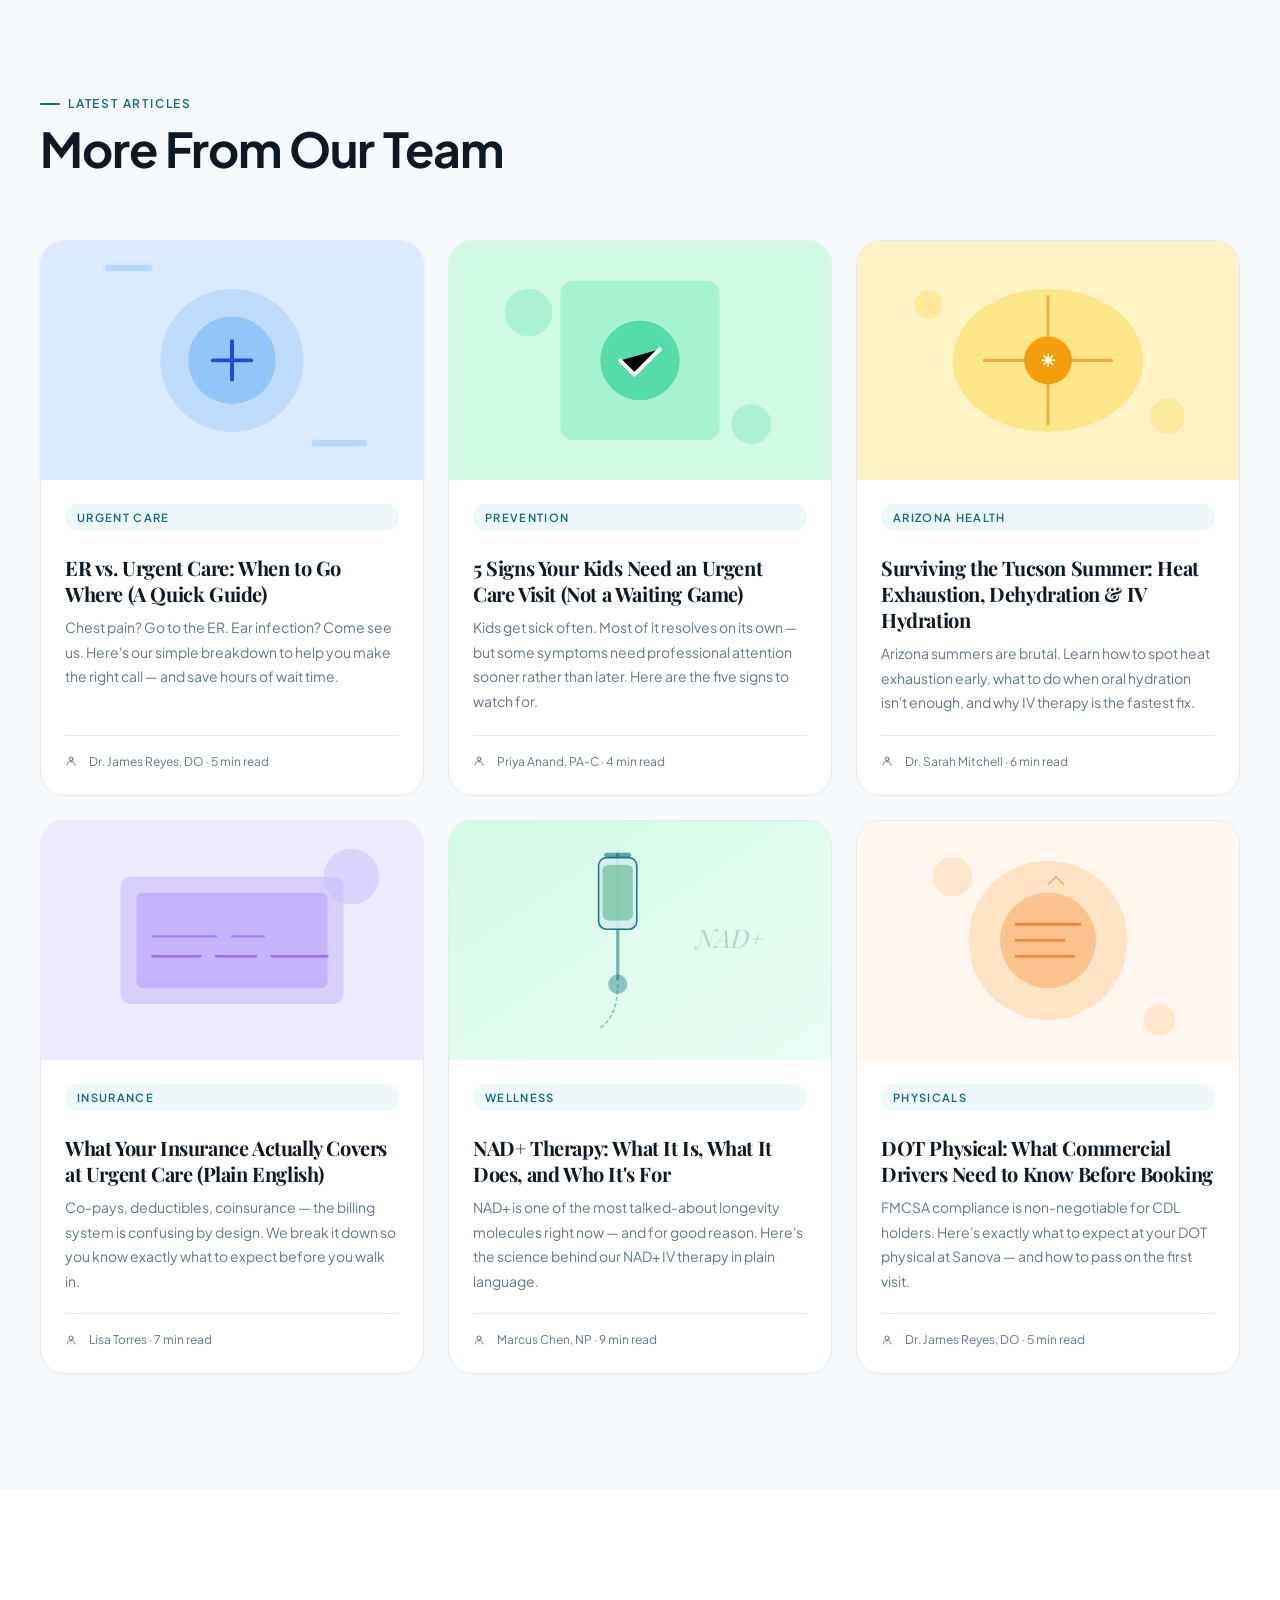
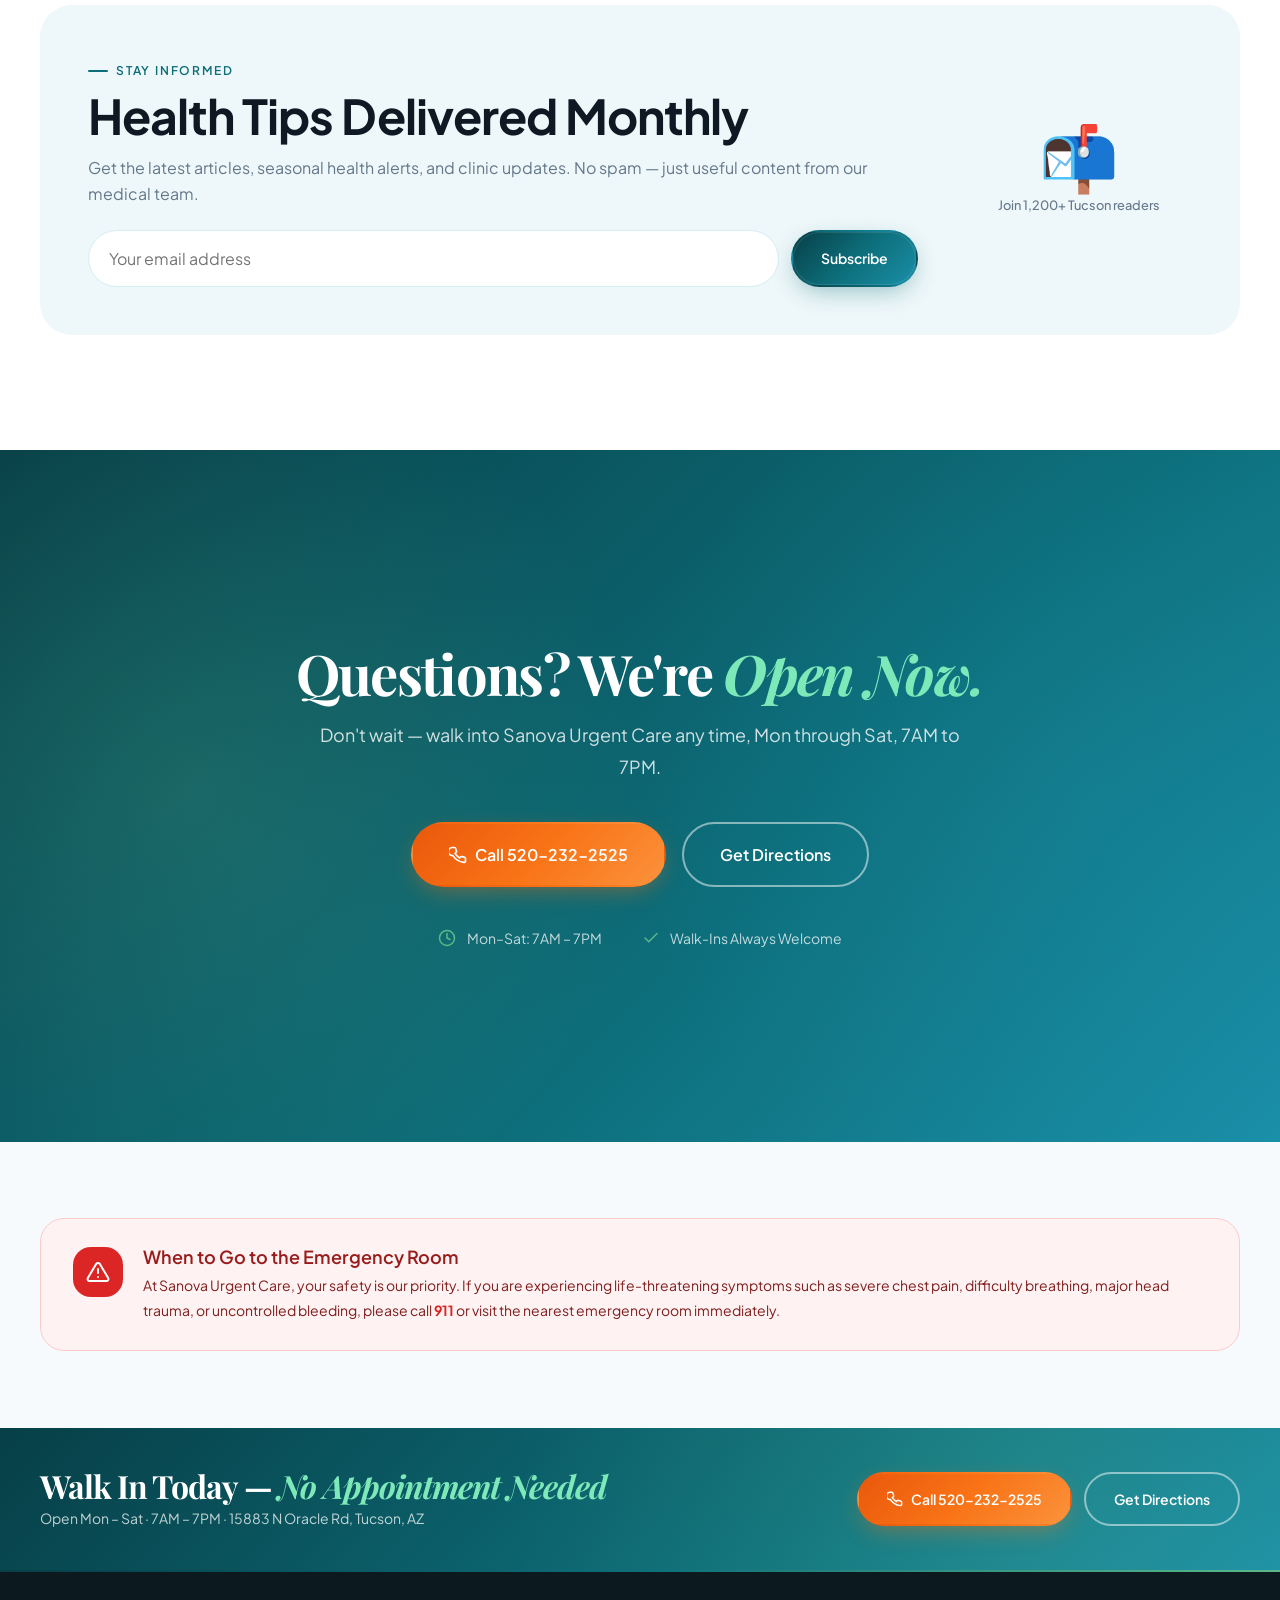
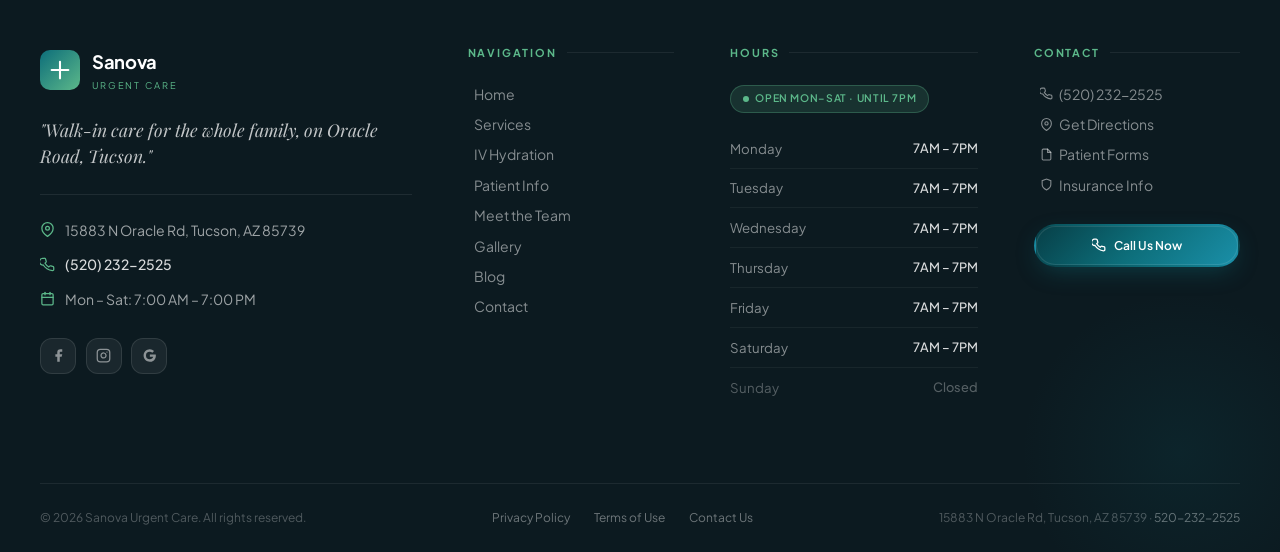
==== commit 72083e05: "Update hero section" ====
--- a/blog.html
+++ b/blog.html
@@ -7,6 +7,9 @@
 <meta name="description" content="Health tips, urgent care guides, IV therapy insights, and wellness advice from the Sanova medical team in Tucson, AZ."/>
 <link rel="preconnect" href="https://fonts.googleapis.com"/>
 <link rel="preconnect" href="https://fonts.gstatic.com" crossorigin/>
+<link rel="icon" type="image/png" href="assets/favicon.png" sizes="32x32">
+<link rel="icon" type="image/svg+xml" href="assets/favicon.svg">
+<link rel="apple-touch-icon" href="assets/favicon.png">
 <link rel="stylesheet" href="css/style.css"/>
 </head>
 <body data-page="blog">
--- a/css/style.css
+++ b/css/style.css
@@ -323,49 +323,49 @@
   display: flex;
   align-items: center;
   justify-content: space-between;
-  gap: 1.5rem;
-  padding-block: 1rem;
+  gap: 1rem;
+  padding-block: .9rem;
 }
 
 /* Logo */
-.logo { display: flex; align-items: center; gap: .75rem; flex-shrink: 0; }
+.logo { display: flex; align-items: center; gap: .6rem; flex-shrink: 0; text-decoration: none; }
 .logo-mark {
-  width: 40px; height: 40px;
+  width: 38px; height: 38px; flex-shrink: 0;
   background: linear-gradient(135deg, var(--c-teal-dark), var(--c-teal-mid));
   border-radius: 10px;
   display: grid; place-items: center;
-  box-shadow: 0 6px 16px -4px rgba(13,110,122,.4);
+  box-shadow: 0 4px 12px -3px rgba(13,110,122,.4);
   transition: transform var(--dur-med) var(--ease-spring);
 }
 .logo:hover .logo-mark { transform: rotate(-8deg) scale(1.05); }
-.logo-mark svg { width: 22px; height: 22px; color: #fff; }
-.logo-img { height: 44px; width: auto; object-fit: contain; }
+.logo-mark svg { width: 20px; height: 20px; color: #fff; }
+.logo-img { height: 40px; width: auto; object-fit: contain; flex-shrink: 0; }
 .logo-text { line-height: 1; }
-.logo-name { font-size: 1.2rem; font-weight: var(--fw-bold); color: var(--c-ink); letter-spacing: var(--ls-snug); }
-.logo-sub { font-size: .62rem; font-weight: var(--fw-semi); letter-spacing: .18em; text-transform: uppercase; color: var(--c-teal); margin-top: 2px; }
+.logo-name { font-size: 1.1rem; font-weight: var(--fw-bold); color: var(--c-ink); letter-spacing: var(--ls-snug); white-space: nowrap; }
+.logo-sub { font-size: .58rem; font-weight: var(--fw-semi); letter-spacing: .18em; text-transform: uppercase; color: var(--c-teal); margin-top: 2px; }
 
 /* Nav */
-.nav-list { display: flex; align-items: center; gap: .25rem; }
+.nav-list { display: flex; align-items: center; gap: 0; flex-wrap: nowrap; }
 .nav-link {
-  font-size: var(--fs-sm);
+  font-size: .8rem;
   font-weight: var(--fw-medium);
   color: var(--c-ink-3);
-  padding: .5rem .85rem;
+  padding: .5rem .65rem;
   border-radius: var(--r-md);
   transition: all var(--dur-fast);
   position: relative;
+  white-space: nowrap;
 }
 .nav-link:hover { color: var(--c-teal); background: var(--c-teal-pale); }
 .nav-link.active { color: var(--c-teal); font-weight: var(--fw-semi); }
 .nav-link.active::after {
   content: '';
   position: absolute;
-  bottom: -1rem;
-  left: 50%;
-  transform: translateX(-50%);
-  width: 4px; height: 4px;
+  bottom: -1px;
+  left: 10%; right: 10%;
+  height: 2px;
   background: var(--c-teal);
-  border-radius: 50%;
+  border-radius: 2px;
 }
 
 /* Burger */
@@ -489,30 +489,47 @@
 .hero-ctas { display: flex; flex-wrap: wrap; gap: .85rem; margin-bottom: 4rem; }
 .hero-stats {
   display: grid;
-  grid-template-columns: repeat(4, auto);
-  justify-content: start;
+  grid-template-columns: repeat(4, 1fr);
   gap: 0;
-  border-top: 1px solid rgba(255,255,255,.18);
+  border-top: 1px solid rgba(255,255,255,.15);
   padding-top: 2rem;
-  max-width: 600px;
-}
-.hero-stat { padding: .75rem 2.5rem .75rem 0; position: relative; }
-.hero-stat + .hero-stat::before {
-  content: '';
-  position: absolute; left: -1px; top: 20%; bottom: 20%;
-  width: 1px; background: rgba(255,255,255,.2);
-  margin-right: 2.5rem;
+  max-width: 680px;
+}
+.hero-stat {
+  padding: 0 2rem 0 0;
+  position: relative;
+}
+.hero-stat + .hero-stat {
+  padding-left: 2rem;
+  border-left: 1px solid rgba(255,255,255,.15);
+}
+.hero-stat-val {
+  display: flex;
+  align-items: baseline;
+  gap: .3rem;
+  line-height: 1;
+  margin-bottom: .45rem;
 }
 .hero-stat strong {
-  display: block;
   font-family: var(--ff-serif);
-  font-size: 2.2rem;
+  font-size: 2.4rem;
   font-weight: var(--fw-bold);
   color: #fff;
-  line-height: 1;
   letter-spacing: var(--ls-tight);
 }
-.hero-stat span { font-size: var(--fs-xs); color: rgba(255,255,255,.65); letter-spacing: .08em; text-transform: uppercase; margin-top: .3rem; display: block; }
+.hero-stat-stars {
+  display: flex;
+  gap: 2px;
+  margin-bottom: .35rem;
+}
+.hero-stat-stars svg { width: 14px; height: 14px; fill: #f59e0b; color: #f59e0b; }
+.hero-stat span {
+  font-size: .68rem;
+  color: rgba(255,255,255,.6);
+  letter-spacing: .1em;
+  text-transform: uppercase;
+  display: block;
+}
 
 /* Page hero (shorter, for inner pages) */
 .page-hero {
@@ -801,16 +818,17 @@
 .info-card-head h3 { font-family: var(--ff-serif); font-size: var(--fs-2xl); color: #fff; }
 .info-card-head p { color: rgba(255,255,255,.75); margin-top: .5rem; font-size: var(--fs-sm); }
 .info-card-body { padding: 0; }
-.info-row { display: flex; align-items: flex-start; gap: 1rem; padding: 1.5rem; border-bottom: 1px solid var(--c-border); transition: background var(--dur-fast); }
+.info-row { display: flex; align-items: flex-start; gap: 1rem; padding: 1.25rem 1.75rem; border-bottom: 1px solid var(--c-border); transition: background var(--dur-fast); }
 .info-row:last-child { border-bottom: 0; }
 .info-row:hover { background: var(--c-teal-pale); }
-.info-row-icon { width: 44px; height: 44px; background: var(--c-teal-pale); border-radius: var(--r-lg); display: grid; place-items: center; color: var(--c-teal); flex-shrink: 0; }
-.info-row-icon svg { width: 20px; height: 20px; }
-.info-label { font-size: var(--fs-xs); font-weight: var(--fw-semi); color: var(--c-muted); text-transform: uppercase; letter-spacing: .08em; }
-.info-val { font-size: var(--fs-base); font-weight: var(--fw-semi); color: var(--c-ink); margin-top: 2px; }
+.info-row-icon { width: 42px; height: 42px; background: var(--c-teal-pale); border-radius: var(--r-lg); display: grid; place-items: center; color: var(--c-teal); flex-shrink: 0; margin-top: 2px; }
+.info-row-icon svg { width: 18px; height: 18px; }
+.info-row-body { flex: 1; min-width: 0; }
+.info-label { font-size: .68rem; font-weight: var(--fw-semi); color: var(--c-muted); text-transform: uppercase; letter-spacing: .1em; display: block; margin-bottom: .25rem; }
+.info-val { font-size: var(--fs-base); font-weight: var(--fw-semi); color: var(--c-ink); display: block; line-height: 1.4; }
 .info-val a { color: var(--c-teal); }
 .info-val a:hover { text-decoration: underline; }
-.info-sub { font-size: var(--fs-xs); color: var(--c-muted); margin-top: 2px; }
+.info-sub { font-size: var(--fs-xs); color: var(--c-muted); margin-top: 3px; display: block; }
 .hours-table { display: grid; gap: 0; }
 .hours-row { display: flex; justify-content: space-between; align-items: center; padding: .85rem 1.5rem; border-bottom: 1px solid var(--c-border); font-size: var(--fs-sm); }
 .hours-row:last-child { border-bottom: 0; }
@@ -897,34 +915,155 @@
 @media (max-width: 540px) { .newsletter-form { flex-direction: column; } }
 
 /* =========================================================
-   FOOTER
-   ========================================================= */
-.site-footer { background: var(--c-ink-2); color: rgba(255,255,255,.65); position: relative; overflow: hidden; }
+   FOOTER — Premium Redesign
+   ========================================================= */
+.site-footer {
+  background: #0c1a20;
+  color: rgba(255,255,255,.6);
+  position: relative;
+  overflow: hidden;
+}
 .site-footer::before {
   content: '';
-  position: absolute; top: 0; left: 0; right: 0; height: 1px;
-  background: linear-gradient(90deg, transparent, rgba(92,184,138,.5), rgba(26,143,168,.5), transparent);
-}
-.footer-grid { display: grid; grid-template-columns: 1.5fr 1fr 1fr 1fr; gap: 3rem; padding-block: clamp(3.5rem, 7vw, 5rem); }
-.footer-brand { color: rgba(255,255,255,.55); }
-.footer-logo { display: flex; align-items: center; gap: .75rem; margin-bottom: 1.25rem; }
-.footer-logo-mark { width: 38px; height: 38px; background: linear-gradient(135deg, var(--c-teal), var(--c-green)); border-radius: 10px; display: grid; place-items: center; }
+  position: absolute; top: 0; left: 0; right: 0; height: 2px;
+  background: linear-gradient(90deg, var(--c-teal-dark), var(--c-teal), var(--c-green), var(--c-teal-mid), var(--c-teal-dark));
+  background-size: 200% 100%;
+  animation: footerGradient 6s linear infinite;
+}
+@keyframes footerGradient { 0% { background-position: 0% 50%; } 100% { background-position: 200% 50%; } }
+.site-footer::after {
+  content: '';
+  position: absolute; bottom: -60px; right: -60px;
+  width: 320px; height: 320px;
+  background: radial-gradient(circle, rgba(13,110,122,.12), transparent 70%);
+  pointer-events: none;
+}
+
+/* CTA Strip above footer */
+.footer-cta-strip {
+  background: linear-gradient(135deg, var(--c-teal-dark) 0%, var(--c-teal) 60%, var(--c-teal-mid) 100%);
+  padding: 2.5rem 0;
+  position: relative;
+  overflow: hidden;
+}
+.footer-cta-strip::before {
+  content: '';
+  position: absolute; inset: 0;
+  background: radial-gradient(circle at 80% 50%, rgba(92,184,138,.2), transparent 50%);
+}
+.footer-cta-strip-inner {
+  display: flex; align-items: center; justify-content: space-between; gap: 2rem; flex-wrap: wrap;
+  position: relative;
+}
+.footer-cta-strip h3 {
+  font-family: var(--ff-serif);
+  font-size: clamp(1.4rem, 3vw, 2rem);
+  font-weight: var(--fw-bold);
+  color: #fff;
+  letter-spacing: var(--ls-tight);
+  margin: 0;
+}
+.footer-cta-strip h3 em { font-style: italic; color: #7de8b8; }
+.footer-cta-strip p { color: rgba(255,255,255,.75); font-size: var(--fs-sm); margin-top: .25rem; }
+.footer-cta-btns { display: flex; gap: .75rem; flex-wrap: wrap; flex-shrink: 0; }
+
+/* Main footer grid */
+.footer-grid {
+  display: grid;
+  grid-template-columns: 1.8fr 1fr 1.2fr 1fr;
+  gap: 3.5rem;
+  padding-block: clamp(3rem, 6vw, 5rem);
+  border-bottom: 1px solid rgba(255,255,255,.07);
+}
+
+/* Brand column */
+.footer-brand {}
+.footer-logo { display: flex; align-items: center; gap: .75rem; margin-bottom: 1.5rem; }
+.footer-logo-img { height: 42px; width: auto; object-fit: contain; }
+.footer-logo-mark {
+  width: 40px; height: 40px;
+  background: linear-gradient(135deg, var(--c-teal), var(--c-green));
+  border-radius: 10px; display: grid; place-items: center; flex-shrink: 0;
+}
 .footer-logo-mark svg { width: 20px; height: 20px; color: #fff; }
-.footer-logo-name { font-size: 1.1rem; font-weight: var(--fw-bold); color: #fff; }
-.footer-logo-sub { font-size: .6rem; letter-spacing: .18em; text-transform: uppercase; color: var(--c-green); margin-top: 2px; }
-.footer-tagline { font-family: var(--ff-serif); font-style: italic; font-size: var(--fs-lg); color: rgba(255,255,255,.8); line-height: var(--lh-snug); margin-bottom: 1.25rem; }
-.footer-social { display: flex; gap: .75rem; margin-top: 1.25rem; }
-.footer-social-link { width: 38px; height: 38px; border-radius: var(--r-md); background: rgba(255,255,255,.08); border: 1px solid rgba(255,255,255,.1); display: grid; place-items: center; color: rgba(255,255,255,.6); transition: all var(--dur-fast); }
-.footer-social-link:hover { background: var(--c-teal); border-color: var(--c-teal); color: #fff; }
-.footer-social-link svg { width: 16px; height: 16px; }
-.footer-col h4 { font-size: var(--fs-xs); font-weight: var(--fw-semi); letter-spacing: .14em; text-transform: uppercase; color: var(--c-green); margin-bottom: 1.25rem; }
-.footer-col ul { display: grid; gap: .6rem; }
-.footer-col li a { font-size: var(--fs-sm); color: rgba(255,255,255,.55); transition: color var(--dur-fast); }
-.footer-col li a:hover { color: #fff; }
-.footer-base { border-top: 1px solid rgba(255,255,255,.07); padding: 1.5rem 0; display: flex; align-items: center; justify-content: space-between; flex-wrap: wrap; gap: 1rem; }
-.footer-base p { font-size: var(--fs-xs); color: rgba(255,255,255,.35); }
-.footer-base a { color: rgba(255,255,255,.5); transition: color var(--dur-fast); }
+.footer-logo-text {}
+.footer-logo-name { font-size: 1.15rem; font-weight: var(--fw-bold); color: #fff; letter-spacing: var(--ls-snug); display: block; }
+.footer-logo-sub { font-size: .58rem; letter-spacing: .2em; text-transform: uppercase; color: var(--c-green); margin-top: 2px; display: block; }
+.footer-tagline {
+  font-family: var(--ff-serif); font-style: italic;
+  font-size: 1.1rem; line-height: 1.5;
+  color: rgba(255,255,255,.75);
+  margin-bottom: 1.5rem;
+  padding-bottom: 1.5rem;
+  border-bottom: 1px solid rgba(255,255,255,.08);
+}
+.footer-contact-quick { display: grid; gap: .75rem; margin-bottom: 1.75rem; }
+.footer-contact-item { display: flex; align-items: center; gap: .65rem; color: rgba(255,255,255,.6); font-size: var(--fs-sm); }
+.footer-contact-item svg { width: 15px; height: 15px; color: var(--c-green); flex-shrink: 0; }
+.footer-contact-item a { color: rgba(255,255,255,.85); font-weight: var(--fw-medium); transition: color var(--dur-fast); }
+.footer-contact-item a:hover { color: var(--c-green); }
+.footer-social { display: flex; gap: .6rem; }
+.footer-social-link {
+  width: 36px; height: 36px; border-radius: var(--r-md);
+  background: rgba(255,255,255,.06); border: 1px solid rgba(255,255,255,.1);
+  display: grid; place-items: center; color: rgba(255,255,255,.5);
+  transition: all var(--dur-fast);
+}
+.footer-social-link:hover { background: var(--c-teal); border-color: var(--c-teal); color: #fff; transform: translateY(-2px); }
+.footer-social-link svg { width: 15px; height: 15px; }
+
+/* Nav columns */
+.footer-col h4 {
+  font-size: .68rem; font-weight: var(--fw-bold);
+  letter-spacing: .18em; text-transform: uppercase;
+  color: var(--c-green);
+  margin-bottom: 1.5rem;
+  display: flex; align-items: center; gap: .6rem;
+}
+.footer-col h4::after { content: ''; flex: 1; height: 1px; background: rgba(255,255,255,.07); }
+.footer-col ul { display: grid; gap: .5rem; }
+.footer-col li a {
+  font-size: .875rem; color: rgba(255,255,255,.5);
+  transition: all var(--dur-fast);
+  display: flex; align-items: center; gap: .4rem;
+}
+.footer-col li a::before { content: ''; width: 0; height: 1px; background: var(--c-teal); transition: width var(--dur-fast); }
+.footer-col li a:hover { color: #fff; padding-left: .4rem; }
+.footer-col li a:hover::before { width: 10px; }
+
+/* Hours column */
+.footer-hours-list { display: grid; gap: 0; }
+.footer-hours-row {
+  display: flex; justify-content: space-between; align-items: center;
+  padding: .55rem 0;
+  border-bottom: 1px solid rgba(255,255,255,.05);
+  font-size: .83rem;
+}
+.footer-hours-row:last-child { border-bottom: 0; }
+.footer-hours-row .day { color: rgba(255,255,255,.5); }
+.footer-hours-row .time { color: rgba(255,255,255,.85); font-weight: var(--fw-medium); font-size: .8rem; }
+.footer-hours-row.closed .day, .footer-hours-row.closed .time { color: rgba(255,255,255,.3); }
+.footer-open-now {
+  display: inline-flex; align-items: center; gap: .4rem;
+  background: rgba(92,184,138,.15); border: 1px solid rgba(92,184,138,.3);
+  color: var(--c-green); font-size: .65rem; font-weight: var(--fw-semi);
+  letter-spacing: .06em; text-transform: uppercase;
+  padding: .3rem .75rem; border-radius: var(--r-full);
+  margin-bottom: 1rem;
+}
+.footer-open-dot { width: 6px; height: 6px; background: var(--c-green); border-radius: 50%; animation: pulse 2s infinite; }
+
+/* Base */
+.footer-base {
+  padding: 1.5rem 0;
+  display: flex; align-items: center; justify-content: space-between;
+  flex-wrap: wrap; gap: 1rem;
+}
+.footer-base p { font-size: .75rem; color: rgba(255,255,255,.28); }
+.footer-base a { color: rgba(255,255,255,.4); transition: color var(--dur-fast); }
 .footer-base a:hover { color: #fff; }
+.footer-base-links { display: flex; gap: 1.5rem; }
+.footer-base-links a { font-size: .75rem; }
 
 /* =========================================================
    FLOATING CALL BUTTON
@@ -948,7 +1087,10 @@
 /* =========================================================
    RESPONSIVE — HEADER
    ========================================================= */
-@media (max-width: 1100px) {
+@media (max-width: 1200px) {
+  .nav-link { font-size: .75rem; padding: .45rem .5rem; }
+}
+@media (max-width: 1060px) {
   .nav-list { display: none; }
   .burger { display: flex; }
 }
@@ -968,6 +1110,7 @@
   .blog-hero-card { grid-template-columns: 1fr; }
   .blog-hero-body { padding: 1.75rem; }
   .util-list { display: none; }
+  .btn-call-icon { padding: .7rem 1.1rem; font-size: .78rem; }
 }
 @media (max-width: 480px) {
   .trust-bar-inner { grid-template-columns: 1fr; }
@@ -977,3 +1120,672 @@
   .hero-stat + .hero-stat::before { display: none; }
   .footer-grid { grid-template-columns: 1fr; }
 }
+
+/* =========================================================
+   SERVICE IMAGE PLACEHOLDER
+   ========================================================= */
+.service-img-wrap {
+  position: relative;
+  border-radius: var(--r-2xl);
+  overflow: hidden;
+  aspect-ratio: 4/3;
+  background: linear-gradient(135deg, var(--c-teal-pale), var(--c-bg));
+  border: 2px dashed var(--c-border);
+}
+.service-img-wrap img {
+  width: 100%; height: 100%;
+  object-fit: cover;
+  display: block;
+}
+.service-img-placeholder {
+  position: absolute; inset: 0;
+  display: flex; flex-direction: column;
+  align-items: center; justify-content: center;
+  gap: 1rem; padding: 2rem; text-align: center;
+  background: linear-gradient(135deg, #eef7f9, #f0fdf4);
+  pointer-events: none;
+}
+.service-img-placeholder svg { width: 48px; height: 48px; color: var(--c-teal-light); }
+.service-img-placeholder span {
+  font-size: .78rem; font-weight: var(--fw-semi);
+  color: var(--c-muted); line-height: 1.5;
+  background: #fff; padding: .5rem 1rem;
+  border-radius: var(--r-full);
+  border: 1px dashed var(--c-border);
+  letter-spacing: .02em;
+}
+/* Hide placeholder when real img loaded */
+.service-img-wrap img:not([src=""]):not([src*="placeholder"]) + .service-img-placeholder { display: none; }
+
+/* Badge on image */
+.service-img-badge {
+  position: absolute; bottom: 1rem; left: 1rem;
+  background: #fff; color: var(--c-teal);
+  font-size: .72rem; font-weight: var(--fw-semi);
+  padding: .4rem 1rem; border-radius: var(--r-full);
+  box-shadow: var(--sh-md);
+  display: flex; align-items: center; gap: .4rem;
+}
+.service-img-badge svg { width: 12px; height: 12px; }
+
+/* =========================================================
+   FOOTER RESPONSIVE
+   ========================================================= */
+@media (max-width: 1024px) {
+  .footer-grid { grid-template-columns: 1fr 1fr; gap: 2.5rem; }
+  .footer-cta-strip-inner { justify-content: center; text-align: center; }
+  .footer-cta-btns { justify-content: center; }
+}
+@media (max-width: 640px) {
+  .footer-grid { grid-template-columns: 1fr; gap: 2rem; }
+  .footer-cta-strip { padding: 2rem 0; }
+  .footer-cta-strip h3 { font-size: 1.3rem; }
+}
+
+/* =========================================================
+   RESPONSIVE OVERHAUL — Full Mobile/Tablet Fix
+   ========================================================= */
+
+/* ---- Reusable split grid (1fr 1fr → 1fr on mobile) ---- */
+.split-grid {
+  display: grid;
+  grid-template-columns: 1fr 1fr;
+  gap: clamp(2rem, 5vw, 5rem);
+  align-items: center;
+}
+.split-grid-start { align-items: start; }
+
+/* ---- Page hero grid ---- */
+.page-hero-grid {
+  display: grid;
+  grid-template-columns: 1fr auto;
+  align-items: center;
+  gap: 2rem;
+}
+
+/* ---- HEADER: hide Call Now on mobile, show only burger ---- */
+@media (max-width: 768px) {
+  .btn-call-icon { display: none !important; }
+  .header-cta-desktop { gap: 0 !important; }
+}
+
+/* ---- DRAWER CTA: show call button inside drawer on mobile ---- */
+.drawer-foot-call { display: none; }
+@media (max-width: 768px) {
+  .drawer-foot-call { display: flex; }
+}
+
+/* ---- TABLET breakpoint (768px) ---- */
+@media (max-width: 768px) {
+  /* Split grids → single column */
+  .split-grid,
+  [style*="grid-template-columns:1fr 1fr"],
+  [style*="grid-template-columns: 1fr 1fr"],
+  [style*="grid-template-columns:1fr 1.1fr"],
+  [style*="grid-template-columns: 1fr 1.1fr"] {
+    grid-template-columns: 1fr !important;
+    gap: 2rem !important;
+  }
+
+  /* Services page: image comes AFTER text on mobile */
+  .service-section-img { order: -1; }
+
+  /* Hero stats 2-column */
+  .hero-stats {
+    grid-template-columns: 1fr 1fr !important;
+    gap: 1.5rem !important;
+    max-width: 100% !important;
+  }
+  .hero-stat + .hero-stat {
+    padding-left: 1rem !important;
+    border-left: 1px solid rgba(255,255,255,.15) !important;
+  }
+
+  /* Page hero */
+  .page-hero-grid { grid-template-columns: 1fr !important; }
+  .page-hero-cta { display: none !important; }
+
+  /* Location grid */
+  .location-grid { grid-template-columns: 1fr !important; }
+
+  /* Blog hero */
+  .blog-hero-card { grid-template-columns: 1fr !important; }
+  .blog-hero-body { padding: 1.75rem !important; }
+
+  /* Footer grid */
+  .footer-grid { grid-template-columns: 1fr !important; gap: 2.5rem !important; }
+  .footer-cta-strip-inner { flex-direction: column !important; text-align: center !important; }
+  .footer-cta-btns { justify-content: center !important; width: 100% !important; }
+  .footer-cta-btns .btn { flex: 1; justify-content: center !important; }
+
+  /* Trust bar */
+  .trust-bar-inner { grid-template-columns: 1fr 1fr !important; }
+  .trust-item:nth-child(2) { border-right: 0 !important; }
+  .trust-item:nth-child(3) { border-top: 1px solid var(--c-border) !important; }
+
+  /* Form row */
+  .form-row { grid-template-columns: 1fr !important; }
+
+  /* Newsletter */
+  [style*="grid-template-columns:1fr auto"] { grid-template-columns: 1fr !important; }
+
+  /* Section spacing */
+  .section { padding-block: clamp(3rem, 7vw, 5rem) !important; }
+
+  /* iv-hydration science section */
+  [style*="grid-template-columns:1fr 1fr;gap:4rem"] {
+    grid-template-columns: 1fr !important;
+    gap: 2rem !important;
+  }
+
+  /* Team grid */
+  .grid-3 { grid-template-columns: 1fr !important; }
+  .grid-2 { grid-template-columns: 1fr !important; }
+
+  /* Gallery grid */
+  .gallery-grid { grid-template-columns: 1fr 1fr !important; }
+  .g-wide, .g-tall { grid-column: span 2 !important; }
+  .g-3 { grid-column: span 1 !important; }
+
+  /* CTA section */
+  .cta-info { gap: 1rem !important; flex-direction: column !important; align-items: center !important; }
+  .cta-btns { flex-direction: column !important; align-items: center !important; width: 100% !important; }
+  .cta-btns .btn { width: 100% !important; justify-content: center !important; }
+
+  /* Blog grid */
+  .blog-grid { grid-template-columns: 1fr !important; }
+
+  /* Pricing table */
+  .pricing-head { grid-template-columns: 1fr !important; }
+  .pricing-row { grid-template-columns: 1fr !important; gap: .25rem !important; }
+  .pricing-price { font-size: 1.3rem !important; }
+
+  /* Contact grid */
+  .contact-form-grid { grid-template-columns: 1fr !important; }
+
+  /* Drip grid */
+  .drip-grid { grid-template-columns: 1fr !important; }
+
+  /* Hero CTA buttons */
+  .hero-ctas { flex-direction: column !important; }
+  .hero-ctas .btn { width: 100% !important; justify-content: center !important; }
+
+  /* Page hero buttons */
+  [style*="display:flex;gap:1rem;flex-wrap:wrap;margin-top:2rem"] {
+    flex-direction: column !important;
+  }
+  [style*="display:flex;gap:1rem;flex-wrap:wrap;margin-top:2rem"] .btn {
+    width: 100% !important; justify-content: center !important;
+  }
+
+  /* Self-pay / forms CTA strips */
+  [style*="display:flex;align-items:center;justify-content:space-between"] {
+    flex-direction: column !important;
+    text-align: center !important;
+  }
+
+  /* IV science cards */
+  [style*="display:grid;grid-template-columns:1fr 1fr;gap:1rem"] {
+    grid-template-columns: 1fr !important;
+    gap: 1rem !important;
+  }
+
+  /* Util bar */
+  .util-list { display: none !important; }
+  .util-phone { margin-left: auto; }
+}
+
+/* ---- SMALL MOBILE (480px) ---- */
+@media (max-width: 480px) {
+  :root { --px: 1.1rem; }
+
+  .hero-title { font-size: clamp(2.2rem, 9vw, 3.5rem) !important; }
+  .h1 { font-size: clamp(2rem, 8vw, 3rem) !important; }
+  .h2 { font-size: clamp(1.6rem, 6vw, 2.25rem) !important; }
+
+  .hero-stats { grid-template-columns: 1fr 1fr !important; }
+  .hero-stat strong { font-size: 1.8rem !important; }
+
+  .trust-bar-inner { grid-template-columns: 1fr !important; }
+  .trust-item { border-right: 0 !important; border-bottom: 1px solid var(--c-border) !important; }
+
+  .footer-grid { grid-template-columns: 1fr !important; }
+  .footer-base { flex-direction: column !important; text-align: center !important; gap: .5rem !important; }
+  .footer-base-links { flex-wrap: wrap !important; justify-content: center !important; gap: .75rem !important; }
+
+  .gallery-grid { grid-template-columns: 1fr !important; }
+  .g-wide, .g-tall, .g-3 { grid-column: span 1 !important; }
+
+  .btn { padding: .85rem 1.25rem !important; font-size: .88rem !important; }
+  .btn-lg { padding: 1rem 1.5rem !important; font-size: .95rem !important; }
+
+  .drip-card .drip-top { height: 130px !important; }
+
+  /* Newsletter form */
+  .newsletter-form { flex-direction: column !important; }
+  .newsletter-form input { border-radius: var(--r-lg) !important; }
+  .newsletter-form .btn { border-radius: var(--r-lg) !important; width: 100% !important; justify-content: center !important; }
+
+  /* Blog */
+  .blog-grid { grid-template-columns: 1fr !important; }
+
+  /* contact community grid */
+  .grid-3 { grid-template-columns: 1fr !important; }
+}
+
+/* ---- TABLET (769px - 1060px) ---- */
+@media (min-width: 769px) and (max-width: 1059px) {
+  .split-grid { gap: 2.5rem !important; }
+  .grid-3 { grid-template-columns: repeat(2, 1fr) !important; }
+  .grid-4 { grid-template-columns: repeat(2, 1fr) !important; }
+  .footer-grid { grid-template-columns: 1.4fr 1fr !important; gap: 2rem !important; }
+  .blog-grid { grid-template-columns: repeat(2, 1fr) !important; }
+  .drip-grid { grid-template-columns: repeat(2, 1fr) !important; }
+  .trust-bar-inner { grid-template-columns: repeat(2, 1fr) !important; }
+  .trust-item:nth-child(2) { border-right: 0 !important; }
+  .trust-item:nth-child(3) { border-top: 1px solid var(--c-border) !important; }
+  .gallery-grid { grid-template-columns: repeat(6, 1fr) !important; }
+  .g-wide { grid-column: span 6 !important; }
+  .g-tall { grid-column: span 3 !important; }
+  .g-3 { grid-column: span 2 !important; }
+  .hero-stats { grid-template-columns: repeat(4, 1fr) !important; }
+  [style*="grid-template-columns:1fr 1.1fr"] {
+    grid-template-columns: 1fr !important;
+    gap: 2rem !important;
+  }
+}
+
+/* ---- split-grid core definition ---- */
+.split-grid {
+  display: grid;
+  grid-template-columns: 1fr 1fr;
+  gap: clamp(2rem, 5vw, 5rem);
+  align-items: center;
+}
+.split-grid-start { align-items: start !important; }
+
+/* ---- Responsive: collapse split-grids ---- */
+@media (max-width: 768px) {
+  .split-grid {
+    grid-template-columns: 1fr !important;
+    gap: 2rem !important;
+  }
+  /* Services page: image after text on mobile */
+  .split-grid .service-img-wrap,
+  .split-grid .reveal.reveal-d1:has(.service-img-wrap) {
+    order: 2;
+  }
+  /* grid-2 also collapses */
+  .grid-2 {
+    grid-template-columns: 1fr !important;
+    gap: 1rem !important;
+  }
+}
+
+/* ---- Drawer active nav link color ---- */
+.drawer-link.active {
+  color: var(--c-teal) !important;
+  background: var(--c-teal-pale) !important;
+  font-weight: var(--fw-semi) !important;
+}
+
+/* ---- Drawer info strip ---- */
+.drawer-info {
+  padding: 1rem 1.5rem;
+  background: var(--c-teal-pale);
+  border-top: 1px solid var(--c-border);
+  font-size: .78rem;
+  color: var(--c-muted);
+  display: flex;
+  flex-direction: column;
+  gap: .35rem;
+}
+.drawer-info a { color: var(--c-teal); font-weight: var(--fw-semi); }
+
+/* ---- Trust bar: 4 col on desktop ---- */
+@media (min-width: 769px) {
+  .trust-bar-inner {
+    grid-template-columns: repeat(4, 1fr) !important;
+  }
+  .trust-item:nth-child(2) { border-right: 1px solid var(--c-border) !important; }
+  .trust-item:nth-child(3) { border-top: none !important; }
+}
+
+/* =========================================================
+   NEW HERO — Full-width image first, content + stats below
+   ========================================================= */
+
+/* Hero image — full width, tall, cinematic */
+.hero-v2 {
+  position: relative;
+  isolation: isolate;
+  background: var(--c-teal-dark);
+}
+
+/* Full-width image banner */
+.hero-v2-img-wrap {
+  position: relative;
+  width: 100%;
+  height: clamp(340px, 52vh, 580px);
+  overflow: hidden;
+}
+.hero-v2-img {
+  position: absolute;
+  inset: 0;
+  background: url('../assets/bg.webp') center/cover no-repeat;
+  transform: scale(1.06);
+  animation: heroKen 22s ease-out infinite alternate;
+}
+.hero-v2-img-overlay {
+  position: absolute;
+  inset: 0;
+  background: linear-gradient(
+    170deg,
+    rgba(7,63,71,.55) 0%,
+    rgba(10,74,82,.45) 50%,
+    rgba(7,63,71,.72) 100%
+  );
+}
+/* Bottom fade into content */
+.hero-v2-img-wrap::after {
+  content: '';
+  position: absolute;
+  bottom: 0; left: 0; right: 0;
+  height: 120px;
+  background: linear-gradient(to bottom, transparent, #fff);
+  z-index: 2;
+}
+
+/* Badge over image */
+.hero-v2-badge {
+  position: absolute;
+  top: clamp(1.5rem, 4vw, 2.5rem);
+  left: 50%;
+  transform: translateX(-50%);
+  z-index: 3;
+  display: inline-flex;
+  align-items: center;
+  gap: .55rem;
+  background: rgba(255,255,255,.12);
+  backdrop-filter: blur(14px);
+  -webkit-backdrop-filter: blur(14px);
+  border: 1px solid rgba(255,255,255,.25);
+  color: #fff;
+  font-size: .75rem;
+  font-weight: var(--fw-semi);
+  letter-spacing: .06em;
+  padding: .5rem 1.25rem;
+  border-radius: var(--r-full);
+  white-space: nowrap;
+}
+
+/* Title over image — centered big */
+.hero-v2-title-wrap {
+  position: absolute;
+  inset: 0;
+  display: flex;
+  align-items: center;
+  justify-content: center;
+  flex-direction: column;
+  text-align: center;
+  z-index: 3;
+  padding: 0 var(--px);
+  gap: 1.25rem;
+}
+.hero-v2-title {
+  font-family: var(--ff-serif);
+  font-size: clamp(2.6rem, 7vw, 5.5rem);
+  font-weight: var(--fw-bold);
+  color: #fff;
+  line-height: .96;
+  letter-spacing: var(--ls-tight);
+  text-shadow: 0 2px 24px rgba(0,0,0,.25);
+  max-width: 18ch;
+}
+.hero-v2-title em { font-style: italic; color: #7de8b8; }
+.hero-v2-subtitle {
+  color: rgba(255,255,255,.88);
+  font-size: clamp(.95rem, 2.2vw, 1.2rem);
+  font-weight: var(--fw-medium);
+  letter-spacing: .03em;
+}
+
+/* Content section below image */
+.hero-v2-content {
+  background: #fff;
+  position: relative;
+  z-index: 4;
+}
+.hero-v2-inner {
+  display: grid;
+  grid-template-columns: 1fr 420px;
+  gap: clamp(2.5rem, 5vw, 5rem);
+  align-items: start;
+  padding-block: clamp(3rem, 5vw, 4.5rem);
+}
+
+/* Left: lede + CTA */
+.hero-v2-left {}
+.hero-v2-lede {
+  font-size: clamp(1rem, 1.8vw, 1.2rem);
+  line-height: 1.65;
+  color: var(--c-ink-3);
+  margin-bottom: 2rem;
+  max-width: 54ch;
+}
+.hero-v2-ctas {
+  display: flex;
+  flex-wrap: wrap;
+  gap: .85rem;
+}
+
+/* Right: Stats panel */
+.hero-v2-stats {
+  background: linear-gradient(135deg, var(--c-teal-dark) 0%, var(--c-teal) 100%);
+  border-radius: var(--r-2xl);
+  padding: 2.25rem;
+  display: grid;
+  grid-template-columns: 1fr 1fr;
+  gap: 0;
+  box-shadow: 0 20px 50px -10px rgba(13,110,122,.35);
+  position: relative;
+  overflow: hidden;
+}
+.hero-v2-stats::before {
+  content: '';
+  position: absolute; inset: 0;
+  background: radial-gradient(circle at 80% 20%, rgba(92,184,138,.2), transparent 55%);
+  pointer-events: none;
+}
+.hero-v2-stat {
+  padding: 1.25rem 1rem;
+  position: relative;
+  z-index: 1;
+  display: flex;
+  flex-direction: column;
+  align-items: center;
+  text-align: center;
+  gap: .4rem;
+}
+/* Dividers */
+.hero-v2-stat:nth-child(1),
+.hero-v2-stat:nth-child(2) {
+  border-bottom: 1px solid rgba(255,255,255,.12);
+}
+.hero-v2-stat:nth-child(odd) {
+  border-right: 1px solid rgba(255,255,255,.12);
+}
+.hero-v2-stat-num {
+  font-family: var(--ff-serif);
+  font-size: clamp(2rem, 3.5vw, 2.8rem);
+  font-weight: var(--fw-bold);
+  color: #fff;
+  line-height: 1;
+  letter-spacing: var(--ls-tight);
+}
+.hero-v2-stat-stars {
+  display: flex;
+  gap: 2px;
+  justify-content: center;
+}
+.hero-v2-stat-stars svg {
+  width: 13px; height: 13px;
+  fill: #f59e0b; color: #f59e0b;
+}
+.hero-v2-stat-label {
+  font-size: .7rem;
+  color: rgba(255,255,255,.65);
+  letter-spacing: .1em;
+  text-transform: uppercase;
+  font-weight: var(--fw-medium);
+}
+
+/* Responsive hero-v2 */
+@media (max-width: 900px) {
+  .hero-v2-inner {
+    grid-template-columns: 1fr !important;
+    gap: 2rem !important;
+  }
+  .hero-v2-stats {
+    grid-template-columns: repeat(4, 1fr) !important;
+  }
+  .hero-v2-stat:nth-child(1),
+  .hero-v2-stat:nth-child(2) { border-bottom: none !important; }
+  .hero-v2-stat:nth-child(odd) { border-right: 1px solid rgba(255,255,255,.12) !important; }
+  .hero-v2-stat:nth-child(2) { border-right: none !important; }
+}
+@media (max-width: 600px) {
+  .hero-v2-img-wrap { height: clamp(260px, 45vw, 340px); }
+  .hero-v2-stats { grid-template-columns: 1fr 1fr !important; }
+  .hero-v2-stat:nth-child(1),
+  .hero-v2-stat:nth-child(2) { border-bottom: 1px solid rgba(255,255,255,.12) !important; }
+  .hero-v2-ctas { flex-direction: column; }
+  .hero-v2-ctas .btn { width: 100%; justify-content: center; }
+}
+
+/* =========================================================
+   IV THERAPY PRICING MENU — from image
+   ========================================================= */
+.iv-menu-section {
+  background: linear-gradient(135deg, var(--c-teal-dark) 0%, #0a3d45 100%);
+  border-radius: var(--r-2xl);
+  overflow: hidden;
+  margin-bottom: 1.5rem;
+}
+.iv-menu-head {
+  padding: 1rem 1.75rem;
+  background: rgba(255,255,255,.08);
+  border-bottom: 1px solid rgba(255,255,255,.1);
+  display: flex;
+  align-items: center;
+  gap: .85rem;
+}
+.iv-menu-head-icon {
+  width: 36px; height: 36px;
+  background: rgba(255,255,255,.15);
+  border-radius: 50%;
+  display: grid; place-items: center;
+  flex-shrink: 0;
+}
+.iv-menu-head-icon svg { width: 18px; height: 18px; color: #7de8b8; }
+.iv-menu-head h3 {
+  font-size: .75rem !important;
+  font-weight: var(--fw-bold) !important;
+  letter-spacing: .16em !important;
+  text-transform: uppercase !important;
+  color: rgba(255,255,255,.75) !important;
+  margin: 0 !important;
+}
+.iv-menu-body { padding: 1.5rem; }
+.iv-drip-row {
+  display: flex;
+  align-items: flex-start;
+  justify-content: space-between;
+  gap: 1.5rem;
+  padding: 1.1rem 0;
+  border-bottom: 1px solid rgba(255,255,255,.07);
+}
+.iv-drip-row:last-child { border-bottom: 0; padding-bottom: 0; }
+.iv-drip-row:first-child { padding-top: 0; }
+.iv-drip-info { flex: 1; }
+.iv-drip-name {
+  font-weight: var(--fw-semi);
+  color: #fff;
+  font-size: 1rem;
+  margin-bottom: .25rem;
+}
+.iv-drip-sub {
+  font-size: .8rem;
+  color: rgba(255,255,255,.55);
+  line-height: 1.45;
+}
+.iv-drip-sub ul { margin-top: .35rem; padding-left: 0; list-style: none; display: flex; flex-wrap: wrap; gap: .2rem .6rem; }
+.iv-drip-sub li { display: flex; align-items: center; gap: .25rem; }
+.iv-drip-sub li::before { content: '·'; color: #7de8b8; font-weight: 700; }
+.iv-drip-price {
+  font-family: var(--ff-serif);
+  font-size: 1.6rem;
+  font-weight: var(--fw-bold);
+  color: #7de8b8;
+  line-height: 1;
+  white-space: nowrap;
+  flex-shrink: 0;
+}
+.iv-drip-addon {
+  display: inline-flex;
+  align-items: center;
+  gap: .35rem;
+  background: rgba(92,184,138,.2);
+  border: 1px solid rgba(92,184,138,.35);
+  color: #7de8b8;
+  font-size: .7rem;
+  font-weight: var(--fw-semi);
+  letter-spacing: .06em;
+  padding: .25rem .65rem;
+  border-radius: var(--r-full);
+  margin-top: .4rem;
+  width: fit-content;
+}
+
+/* Sunrise grid */
+.iv-sunrise-grid {
+  display: grid;
+  grid-template-columns: repeat(3, 1fr);
+  gap: 1px;
+  background: rgba(255,255,255,.07);
+}
+.iv-sunrise-item {
+  padding: 1.25rem;
+  background: linear-gradient(135deg, var(--c-teal-dark), #0a3d45);
+}
+.iv-sunrise-item-name { font-weight: var(--fw-semi); color: #fff; font-size: .95rem; margin-bottom: .2rem; }
+.iv-sunrise-item-price { font-family: var(--ff-serif); font-size: 1.5rem; color: #7de8b8; font-weight: 700; margin-bottom: .4rem; }
+.iv-sunrise-item-desc { font-size: .78rem; color: rgba(255,255,255,.55); line-height: 1.4; margin-bottom: .6rem; }
+.iv-sunrise-item ul { list-style: none; padding: 0; display: grid; gap: .2rem; }
+.iv-sunrise-item li { font-size: .78rem; color: rgba(255,255,255,.7); display: flex; align-items: center; gap: .35rem; }
+.iv-sunrise-item li::before { content: ''; width: 5px; height: 5px; background: #7de8b8; border-radius: 50%; flex-shrink: 0; }
+
+/* Targeted grid */
+.iv-targeted-grid {
+  display: grid;
+  grid-template-columns: repeat(2, 1fr);
+  gap: 1px;
+  background: rgba(255,255,255,.07);
+}
+.iv-targeted-item {
+  padding: 1.25rem;
+  background: linear-gradient(135deg, var(--c-teal-dark), #0a3d45);
+}
+.iv-targeted-item-name { font-weight: var(--fw-semi); color: #fff; font-size: .95rem; margin-bottom: .1rem; }
+.iv-targeted-item-aka { font-size: .75rem; color: rgba(255,255,255,.5); font-style: italic; margin-bottom: .35rem; }
+.iv-targeted-item-price { font-family: var(--ff-serif); font-size: 1.45rem; color: #7de8b8; font-weight: 700; margin-bottom: .5rem; }
+.iv-targeted-item ul { list-style: none; padding: 0; display: flex; flex-wrap: wrap; gap: .15rem .5rem; }
+.iv-targeted-item li { font-size: .76rem; color: rgba(255,255,255,.65); display: flex; align-items: center; gap: .25rem; }
+.iv-targeted-item li::before { content: ''; width: 4px; height: 4px; background: #7de8b8; border-radius: 50%; flex-shrink: 0; }
+
+@media (max-width: 640px) {
+  .iv-sunrise-grid { grid-template-columns: 1fr !important; gap: 1px !important; }
+  .iv-targeted-grid { grid-template-columns: 1fr !important; }
+  .iv-drip-row { flex-direction: column; gap: .5rem; }
+  .iv-drip-price { font-size: 1.35rem; }
+}
